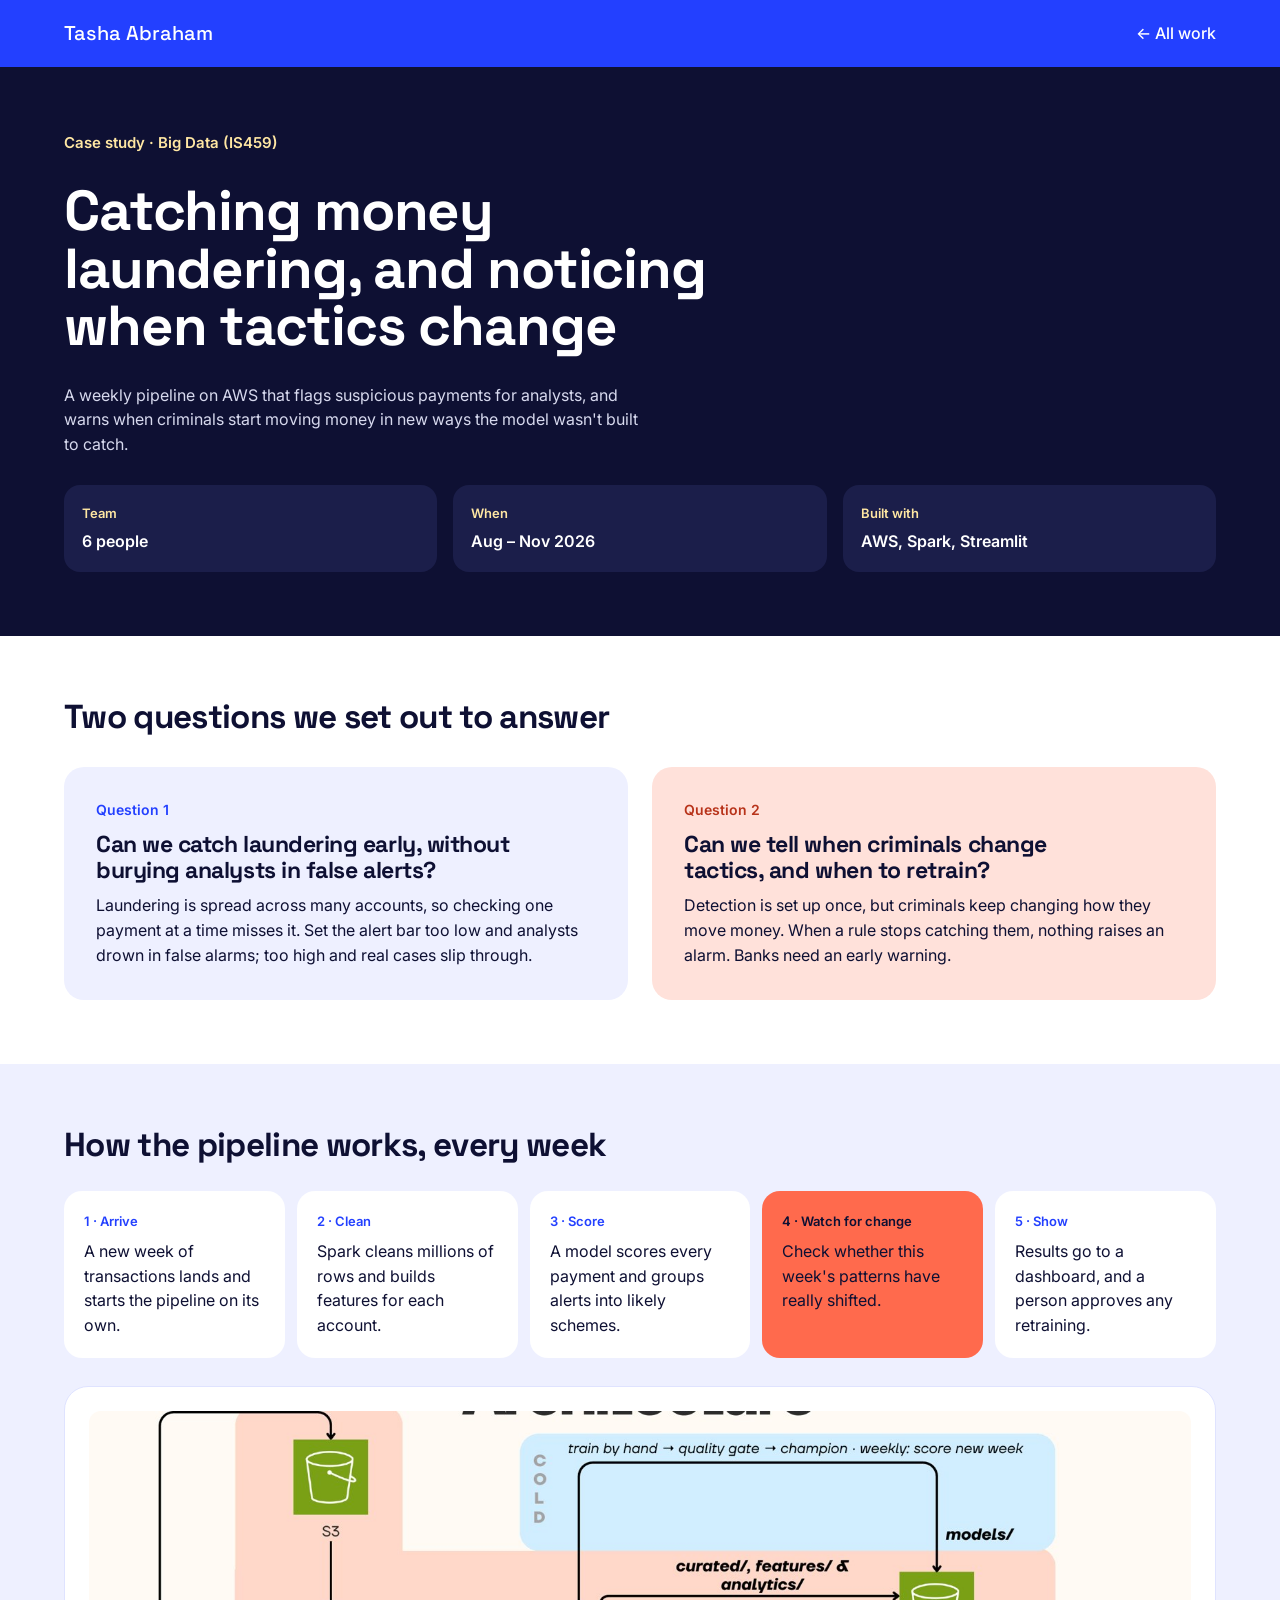
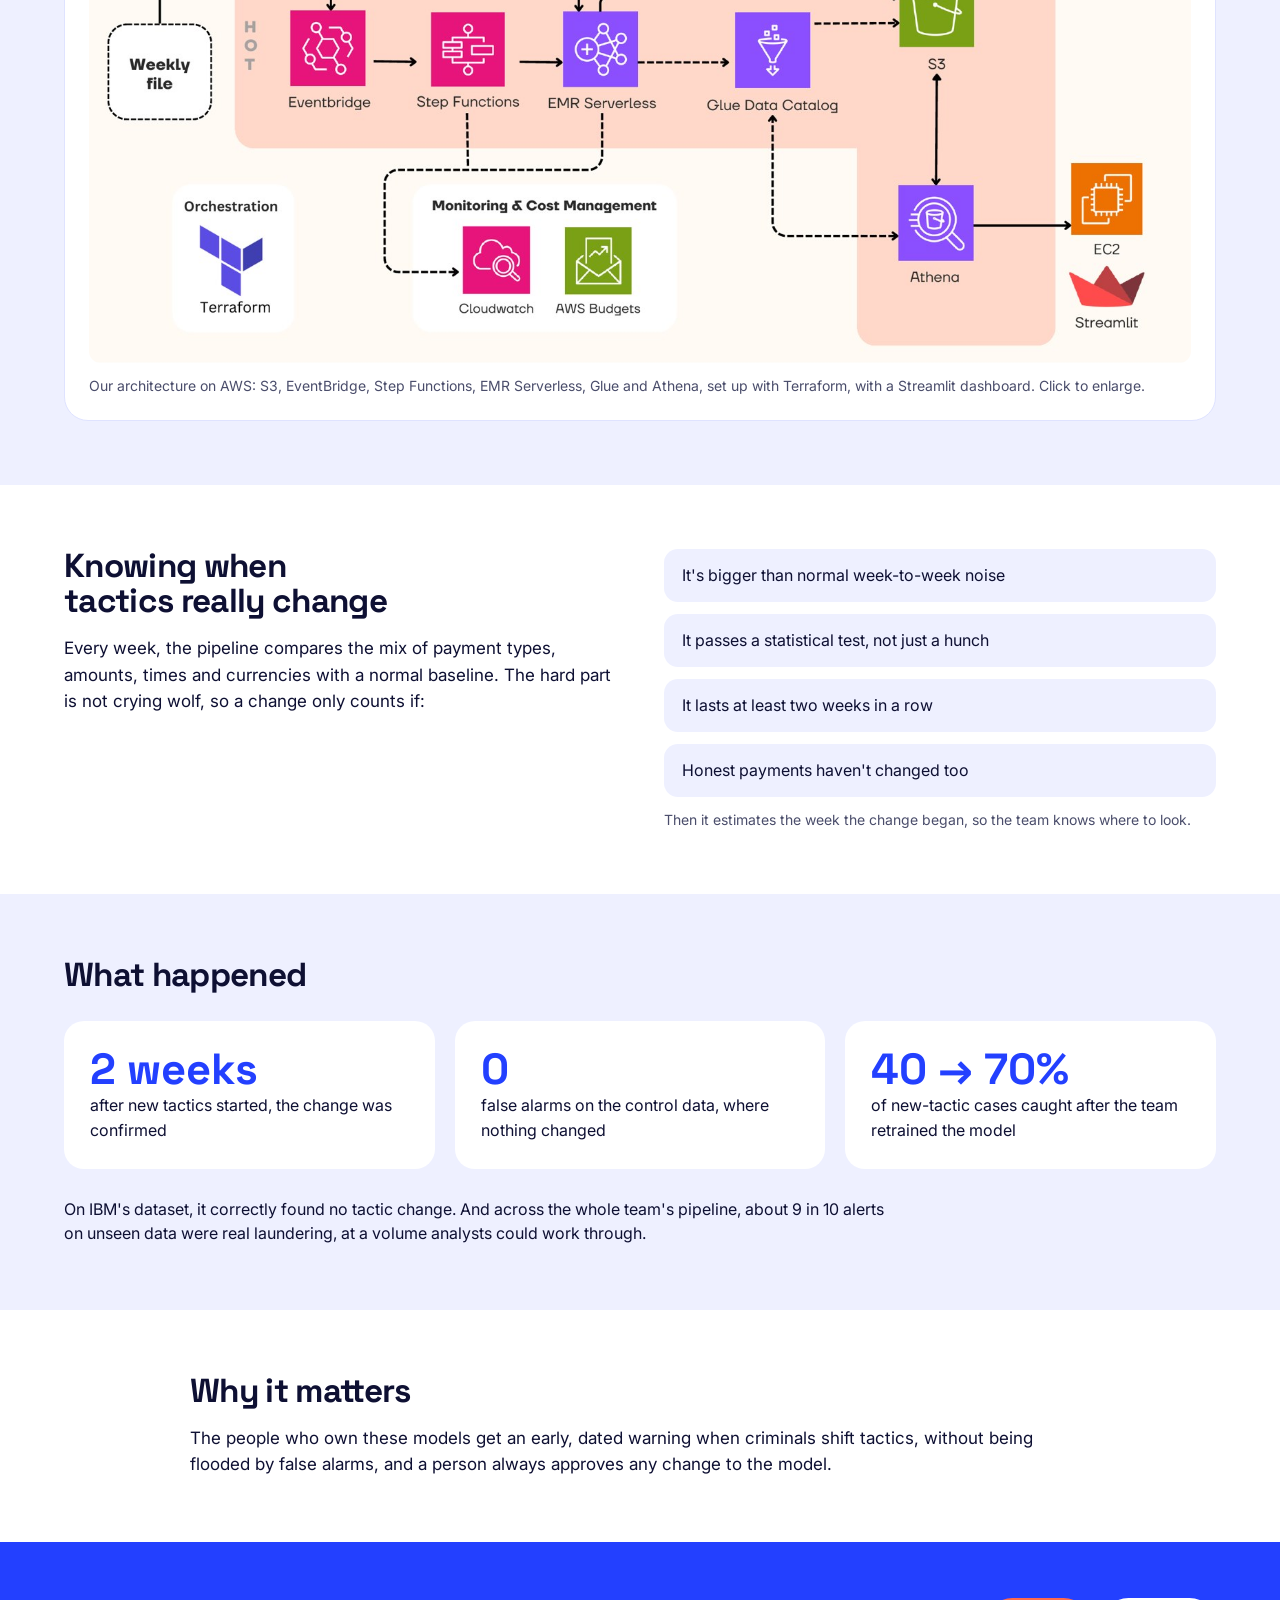
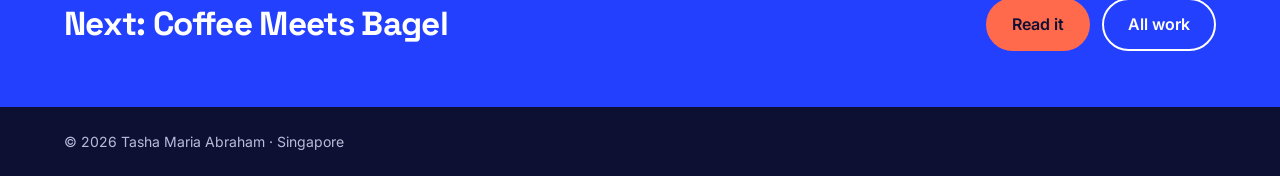
==== aml.html @ fd817e22 "Add architecture diagrams and update Beyond work" ====
<!DOCTYPE html>
<html lang="en">
<head>
<meta charset="utf-8">
<meta name="viewport" content="width=device-width, initial-scale=1">
<title>Spotting money laundering · Tasha Abraham</title>
<link rel="preconnect" href="https://fonts.googleapis.com">
<link rel="preconnect" href="https://fonts.gstatic.com" crossorigin>
<link href="https://fonts.googleapis.com/css2?family=Space+Grotesk:wght@500;700&family=Inter:wght@400;500;600&display=swap" rel="stylesheet">
<link rel="stylesheet" href="style.css">
</head>
<body>
<header class="topbar"><a class="logo" href="index.html">Tasha Abraham</a><a href="index.html#work">← All work</a></header>

<section class="band cs-hero" style="background:var(--ink);color:#fff">
<div class="wrap stack" style="gap:28px">
<p style="font-size:15px;font-weight:600;color:var(--butter)">Case study · Big Data (IS459)</p>
<h1>Catching money laundering, and noticing when tactics change</h1>
<p class="lead" style="max-width:36em;color:#d7d9ee">A weekly pipeline on AWS that flags suspicious payments for analysts, and warns when criminals start moving money in new ways the model wasn't built to catch.</p>
<div class="meta">
<div style="background:var(--ink2)"><p style="color:var(--butter)">Team</p><p>6 people</p></div>
<div style="background:var(--ink2)"><p style="color:var(--butter)">When</p><p>Aug – Nov 2026</p></div>
<div style="background:var(--ink2)"><p style="color:var(--butter)">Built with</p><p>AWS, Spark, Streamlit</p></div>
</div>
</div>
</section>

<section class="band">
<div class="wrap stack" style="gap:32px">
<h2 class="h2" style="font-size:clamp(25px,2.6vw,34px)">Two questions we set out to answer</h2>
<div class="grid2">
<div class="tile" style="background:var(--mist);padding:32px"><p class="small" style="font-weight:600;color:var(--blue)">Question 1</p><h3 style="font-size:23px;line-height:1.15">Can we catch laundering early, without burying analysts in false alerts?</h3><p>Laundering is spread across many accounts, so checking one payment at a time misses it. Set the alert bar too low and analysts drown in false alarms; too high and real cases slip through.</p></div>
<div class="tile" style="background:#ffe1da;padding:32px"><p class="small" style="font-weight:600;color:#b8331a">Question 2</p><h3 style="font-size:23px;line-height:1.15">Can we tell when criminals change tactics, and when to retrain?</h3><p>Detection is set up once, but criminals keep changing how they move money. When a rule stops catching them, nothing raises an alarm. Banks need an early warning.</p></div>
</div>
</div>
</section>

<section class="band" style="background:var(--mist)">
<div class="wrap stack" style="gap:28px">
<h2 class="h2" style="font-size:clamp(25px,2.6vw,34px)">How the pipeline works, every week</h2>
<div class="pipe">
<div><p>1 · Arrive</p><p>A new week of transactions lands and starts the pipeline on its own.</p></div>
<div><p>2 · Clean</p><p>Spark cleans millions of rows and builds features for each account.</p></div>
<div><p>3 · Score</p><p>A model scores every payment and groups alerts into likely schemes.</p></div>
<div class="hot"><p>4 · Watch for change</p><p>Check whether this week's patterns have really shifted.</p></div>
<div><p>5 · Show</p><p>Results go to a dashboard, and a person approves any retraining.</p></div>
</div>
<figure class="figure"><a href="assets/aml-architecture.jpg"><img src="assets/aml-architecture.jpg" alt="AWS architecture: weekly file into S3, EventBridge, Step Functions, EMR Serverless, Glue Data Catalog, Athena and a Streamlit dashboard on EC2, with CloudWatch, AWS Budgets and Terraform" width="1600" height="801"></a><figcaption>Our architecture on AWS: S3, EventBridge, Step Functions, EMR Serverless, Glue and Athena, set up with Terraform, with a Streamlit dashboard. Click to enlarge.</figcaption></figure>
</div>
</section>

<section class="band">
<div class="wrap stack" style="gap:32px">
<div class="grid2" style="gap:48px;align-items:start">
<div class="stack" style="gap:16px">
<h2 class="h2" style="font-size:clamp(25px,2.6vw,34px)">Knowing when tactics really change</h2>
<p class="lead" style="font-size:17px">Every week, the pipeline compares the mix of payment types, amounts, times and currencies with a normal baseline. The hard part is not crying wolf, so a change only counts if:</p>
</div>
<div class="stack" style="gap:12px">
<p class="check">It's bigger than normal week-to-week noise</p>
<p class="check">It passes a statistical test, not just a hunch</p>
<p class="check">It lasts at least two weeks in a row</p>
<p class="check">Honest payments haven't changed too</p>
<p class="small muted">Then it estimates the week the change began, so the team knows where to look.</p>
</div>
</div>

</div>
</div>
</section>

<section class="band" style="background:var(--mist)">
<div class="wrap stack" style="gap:28px">
<h2 class="h2" style="font-size:clamp(25px,2.6vw,34px)">What happened</h2>
<div class="grid3">
<div class="stat"><b>2 weeks</b><p>after new tactics started, the change was confirmed</p></div>
<div class="stat"><b>0</b><p>false alarms on the control data, where nothing changed</p></div>
<div class="stat"><b>40 → 70%</b><p>of new-tactic cases caught after the team retrained the model</p></div>
</div>
<p class="lead" style="font-size:16px;max-width:52em">On IBM's dataset, it correctly found no tactic change. And across the whole team's pipeline, about 9 in 10 alerts on unseen data were real laundering, at a volume analysts could work through.</p>
</div>
</section>

<section class="band">
<div class="wrap stack" style="gap:16px;max-width:900px;margin:0 auto">
<h2 class="h2" style="font-size:clamp(25px,2.6vw,34px)">Why it matters</h2>
<p class="lead" style="font-size:17px">The people who own these models get an early, dated warning when criminals shift tactics, without being flooded by false alarms, and a person always approves any change to the model.</p>
</div>
</section>

<section class="next"><div class="wrap row" style="justify-content:space-between;gap:24px"><h2 style="font-size:clamp(24px,2.6vw,34px)">Next: Coffee Meets Bagel</h2><div class="row"><a class="btn btn-coral" href="coffee-meets-bagel.html">Read it</a><a class="btn btn-line" href="index.html#work">All work</a></div></div></section>
<footer><div class="wrap">© 2026 Tasha Maria Abraham · Singapore</div></footer>

</body>
</html>
---- style.css ----
/*
VOICE  warm but confident personal portfolio, bold & modern
IDEA   colour-blocked editorial pages, like a well-designed product brochure
PICTURE Tasha's own photo in an arch on a coral panel; real project screens
COLOUR cobalt #2340ff ground, coral #ff6a4d, butter #ffe7a3, ink #0e1033
TYPE   Space Grotesk 700 display + Inter text
LAYOUT hero split 60/40 (stacks on phone), full-width colour bands below
*/
:root{color-scheme:light;--blue:#2340ff;--blue-d:#1530d6;--coral:#ff6a4d;--peach:#ffd2c7;--butter:#ffe7a3;--ink:#0e1033;--ink2:#1b1e4a;--mist:#eef0ff;--lav:#e8ebff;--muted:#4a4d6b}
*{box-sizing:border-box;min-width:0}
html{scroll-behavior:smooth;scroll-padding-top:24px}
body{margin:0;background:#fff;color:var(--ink);font:16px/1.55 Inter,system-ui,-apple-system,sans-serif;overflow-x:clip}
img{max-width:100%;height:auto;display:block}
h1,h2,h3{font-family:"Space Grotesk",Inter,sans-serif;margin:0;letter-spacing:-.02em;line-height:1.05;text-wrap:balance}
p,ul{margin:0}
a{color:var(--blue)}
a:hover{color:var(--ink)}
:focus-visible{outline:3px solid var(--butter);outline-offset:3px;border-radius:6px}
button{font:inherit;cursor:pointer}
.band{padding:clamp(44px,5vw,76px) max(5vw,16px)}
.wrap{max-width:1240px;margin:0 auto}
.stack{display:flex;flex-direction:column}
.h2{font-size:clamp(28px,3vw,40px)}
.lead{font-size:clamp(16px,1.25vw,18px);line-height:1.55}
.muted{color:var(--muted)}
.small{font-size:14px}
.grid2{display:grid;grid-template-columns:repeat(2,minmax(0,1fr));gap:24px}
.grid3{display:grid;grid-template-columns:repeat(3,minmax(0,1fr));gap:20px}
.btn{display:inline-flex;align-items:center;min-height:48px;padding:12px 24px;border-radius:999px;font-weight:600;text-decoration:none;border:2px solid transparent}
.btn-coral{background:var(--coral);color:var(--ink)}
.btn-coral:hover{background:#ff8166;color:var(--ink)}
.btn-line{border-color:currentColor;color:inherit;background:transparent}
.btn-line:hover{background:rgba(255,255,255,.12);color:inherit}
.row{display:flex;gap:12px;flex-wrap:wrap;align-items:center}
.chip{display:inline-block;font-size:14px;font-weight:600;padding:7px 14px;border-radius:999px}

/* top bar used on inner pages */
.topbar{background:var(--blue);color:#fff;padding:18px max(5vw,16px);display:flex;justify-content:space-between;align-items:center;gap:16px;flex-wrap:wrap}
.topbar a{color:#fff;text-decoration:none;font-weight:500}
.logo{font-family:"Space Grotesk",sans-serif;font-weight:700;font-size:20px}

/* hero */
.hero{display:grid;grid-template-columns:minmax(0,1.5fr) minmax(0,1fr);min-height:100vh;min-height:100svh}
.hero-main{background:var(--blue);color:#fff;padding:22px max(5vw,16px) 44px;display:flex;flex-direction:column;justify-content:space-between;gap:40px}
.nav{display:flex;justify-content:space-between;align-items:center;gap:16px;flex-wrap:wrap}
.nav ul{list-style:none;padding:0;display:flex;gap:24px;flex-wrap:wrap;align-items:center}
.nav a{color:#fff;text-decoration:none;font-weight:500;font-size:15px}
.nav .resume{background:#fff;color:var(--ink);padding:7px 15px;border-radius:999px;font-weight:600}
.hero h1{font-size:clamp(48px,6vw,84px);line-height:.92;letter-spacing:-.035em}
.hero .tag{font-size:clamp(16px,1.4vw,19px);font-weight:600;color:var(--butter)}
.hero .chip{background:var(--blue-d);color:#fff}
.hero-photo{background:var(--coral);display:flex;align-items:center;justify-content:center;padding:40px 24px}
.hero-photo img{width:min(380px,100%);aspect-ratio:420/580;object-fit:cover;object-position:50% 40%;border-radius:999px 999px 24px 24px;box-shadow:0 0 0 10px var(--peach)}

/* work cards */
.filters{display:flex;gap:8px;flex-wrap:wrap}
.filter{min-height:44px;padding:9px 18px;border-radius:999px;border:2px solid var(--ink);background:#fff;color:var(--ink);font-weight:600;font-size:15px}
.filter[aria-pressed=true]{background:var(--ink);color:#fff}
.cards{display:grid;grid-template-columns:repeat(2,minmax(0,1fr));gap:20px;align-items:stretch}
.card{border-radius:22px;padding:28px;display:flex;flex-direction:column;gap:10px;min-height:220px}
.card[hidden]{display:none}
.card h3{font-size:clamp(22px,1.9vw,27px)}
.card .kicker{font-size:13px;font-weight:600;opacity:.9}
.card .more{display:flex;flex-direction:column;gap:12px;padding-top:12px;border-top:1px solid currentColor;font-size:15px}
.card .more[hidden]{display:none}
.card .actions{margin-top:auto;display:flex;gap:16px;align-items:center;flex-wrap:wrap}
.card .toggle{background:transparent;color:inherit;border:2px solid currentColor;border-radius:999px;padding:9px 18px;font-weight:600;font-size:15px;min-height:44px}
.card .actions a{color:inherit;font-weight:600}
.c-coral{background:var(--coral);color:var(--ink)}
.c-ink{background:var(--ink);color:#fff}
.c-ink .kicker{color:var(--butter)}
.c-butter{background:var(--butter);color:var(--ink)}
.c-lav{background:var(--lav);color:var(--ink)}
.nda{border:2px dashed currentColor;border-radius:999px;padding:8px 16px;font-weight:600;font-size:14px}

/* experience */
.xp{display:grid;grid-template-columns:260px minmax(0,1fr);gap:36px;padding:26px 0;border-top:2px solid var(--ink)}
.xp:last-child{border-bottom:2px solid var(--ink)}
.xp h3{font-size:22px}
.xp ul{padding-left:20px;color:#33365a}
.xp li{margin-bottom:6px}
.tags{display:flex;flex-wrap:wrap;gap:8px}
.tags span{background:var(--mist);color:var(--blue);font-size:13px;font-weight:600;padding:6px 12px;border-radius:999px}

/* skills */
.panel{background:#fff;border-radius:20px;padding:24px;display:flex;flex-direction:column;gap:14px}
.pills{display:flex;flex-wrap:wrap;gap:8px}
.pills span{padding:6px 12px;border-radius:999px;font-size:14px}

/* beyond work */
.beyond{display:grid;grid-template-columns:minmax(0,1fr) minmax(0,1.1fr);gap:48px;align-items:center}
.photo-card{margin:0;background:#fff;border-radius:24px;padding:12px 12px 16px;box-shadow:0 2px 0 rgba(14,16,51,.08)}
.photo-card img{width:100%;aspect-ratio:4/5;object-fit:cover;border-radius:16px}
.photo-card figcaption{font-size:15px;padding:12px 6px 0;line-height:1.45}
.photos{display:grid;grid-template-columns:repeat(2,minmax(0,1fr));gap:20px}
.reading{background:var(--ink);color:#fff;border-radius:16px;padding:16px 20px;font-size:16px}
.reading strong{color:var(--butter)}

/* case studies */
.cs-hero h1{font-size:clamp(34px,4.4vw,58px);line-height:1.02;max-width:13em}
.meta{display:grid;grid-template-columns:repeat(3,minmax(0,1fr));gap:16px}
.meta div{border-radius:16px;padding:18px}
.meta p:first-child{font-size:13px;font-weight:600}
.meta p:last-child{font-size:16px;font-weight:600;margin-top:6px}
.stat{background:#fff;border-radius:20px;padding:26px}
.stat b{display:block;font-family:"Space Grotesk",sans-serif;font-size:clamp(34px,3.4vw,44px);color:var(--blue);line-height:1.05;white-space:nowrap}
.tile{border-radius:20px;padding:26px;display:flex;flex-direction:column;gap:10px}
.tile h3{font-size:20px}
.pipe{display:grid;grid-template-columns:repeat(5,minmax(0,1fr));gap:12px}
.pipe div{background:#fff;border-radius:18px;padding:20px;display:flex;flex-direction:column;gap:8px}
.pipe .hot{background:var(--coral)}
.pipe p:first-child{font-size:13px;font-weight:600;color:var(--blue)}
.pipe .hot p:first-child{color:var(--ink)}
.check{background:var(--mist);border-radius:14px;padding:14px 18px}
.bubble{border-radius:22px 22px 22px 6px;padding:18px 20px;font-size:16px;line-height:1.45;max-width:30em}
.bubble.r{border-radius:22px 22px 6px 22px;align-self:flex-end}
.next{background:var(--blue);color:#fff;padding:56px max(5vw,16px)}

/* AML demo */
.demo{background:var(--ink);color:#fff;border-radius:28px;padding:clamp(20px,3vw,32px);display:flex;flex-direction:column;gap:24px}
.round{width:48px;height:48px;border-radius:999px;font-size:22px;border:2px solid #3a3d73;background:var(--ink2);color:#fff}
.round.go{background:var(--coral);border-color:var(--coral);color:var(--ink)}
.chart{position:relative;height:180px;display:grid;grid-template-columns:repeat(12,minmax(0,1fr));gap:8px;align-items:end;border-bottom:2px solid #3a3d73}
.chart button{border:0;border-radius:8px 8px 0 0;padding:0;min-height:6px}
.chart button.on{outline:3px solid #fff;outline-offset:2px}
.line{position:absolute;left:0;right:0;border-top:2px dashed var(--butter);pointer-events:none}
.line span{position:absolute;right:0;top:-24px;font-size:13px;color:var(--butter);background:var(--ink);padding:0 6px}
.weeks{display:grid;grid-template-columns:repeat(12,minmax(0,1fr));gap:8px;margin-top:-14px;font-size:13px;color:#b9bcd9;text-align:center}
.meter{background:var(--ink2);border-radius:999px;height:18px;overflow:hidden}
.meter i{display:block;height:100%;background:var(--coral);transition:width .3s}
.status{border-radius:20px;padding:22px 24px;display:flex;flex-direction:column;gap:8px}

/* CMB steps */
.steps{display:flex;flex-direction:column;gap:10px}
.step{text-align:left;border-radius:18px;padding:20px 22px;min-height:44px;border:2px solid #d6dafc;background:#fff;color:var(--ink)}
.step[aria-pressed=true]{background:var(--blue);border-color:var(--blue);color:#fff}
.step small{display:block;font-size:13px;font-weight:600;margin-bottom:4px}
.step b{display:block;font-family:"Space Grotesk",sans-serif;font-size:20px}
.step span{display:block;margin-top:6px;line-height:1.5}
.phone{background:var(--coral);border-radius:32px;padding:40px 24px;display:flex;justify-content:center}
.phone img{width:min(260px,100%);border-radius:28px;border:8px solid var(--ink);background:#fff}

.figure{margin:0;background:#fff;border-radius:24px;padding:clamp(12px,2vw,24px);border:1px solid #dfe3ff}
.figure img{width:100%;border-radius:12px}
.figure figcaption{font-size:14px;color:var(--muted);padding-top:12px}
.shots{display:grid;grid-template-columns:repeat(2,minmax(0,1fr));gap:20px}
footer{background:var(--ink);color:#b9bcd9;padding:24px max(5vw,16px);font-size:14px}

@media (max-width:860px){
.hero{grid-template-columns:minmax(0,1fr);min-height:0}
.hero-photo{padding:32px 16px}
.hero-photo img{width:min(320px,100%)}
.grid2,.cards,.beyond,.grid3,.shots{grid-template-columns:minmax(0,1fr)}
.xp{grid-template-columns:minmax(0,1fr);gap:14px}
.pipe{grid-template-columns:minmax(0,1fr)}
.meta{grid-template-columns:minmax(0,1fr)}
}
@media (max-width:520px){.chart{gap:4px}.weeks{gap:4px;font-size:12px}.photos{grid-template-columns:minmax(0,1fr)}}
@media (prefers-reduced-motion:reduce){html{scroll-behavior:auto}.meter i{transition:none}}
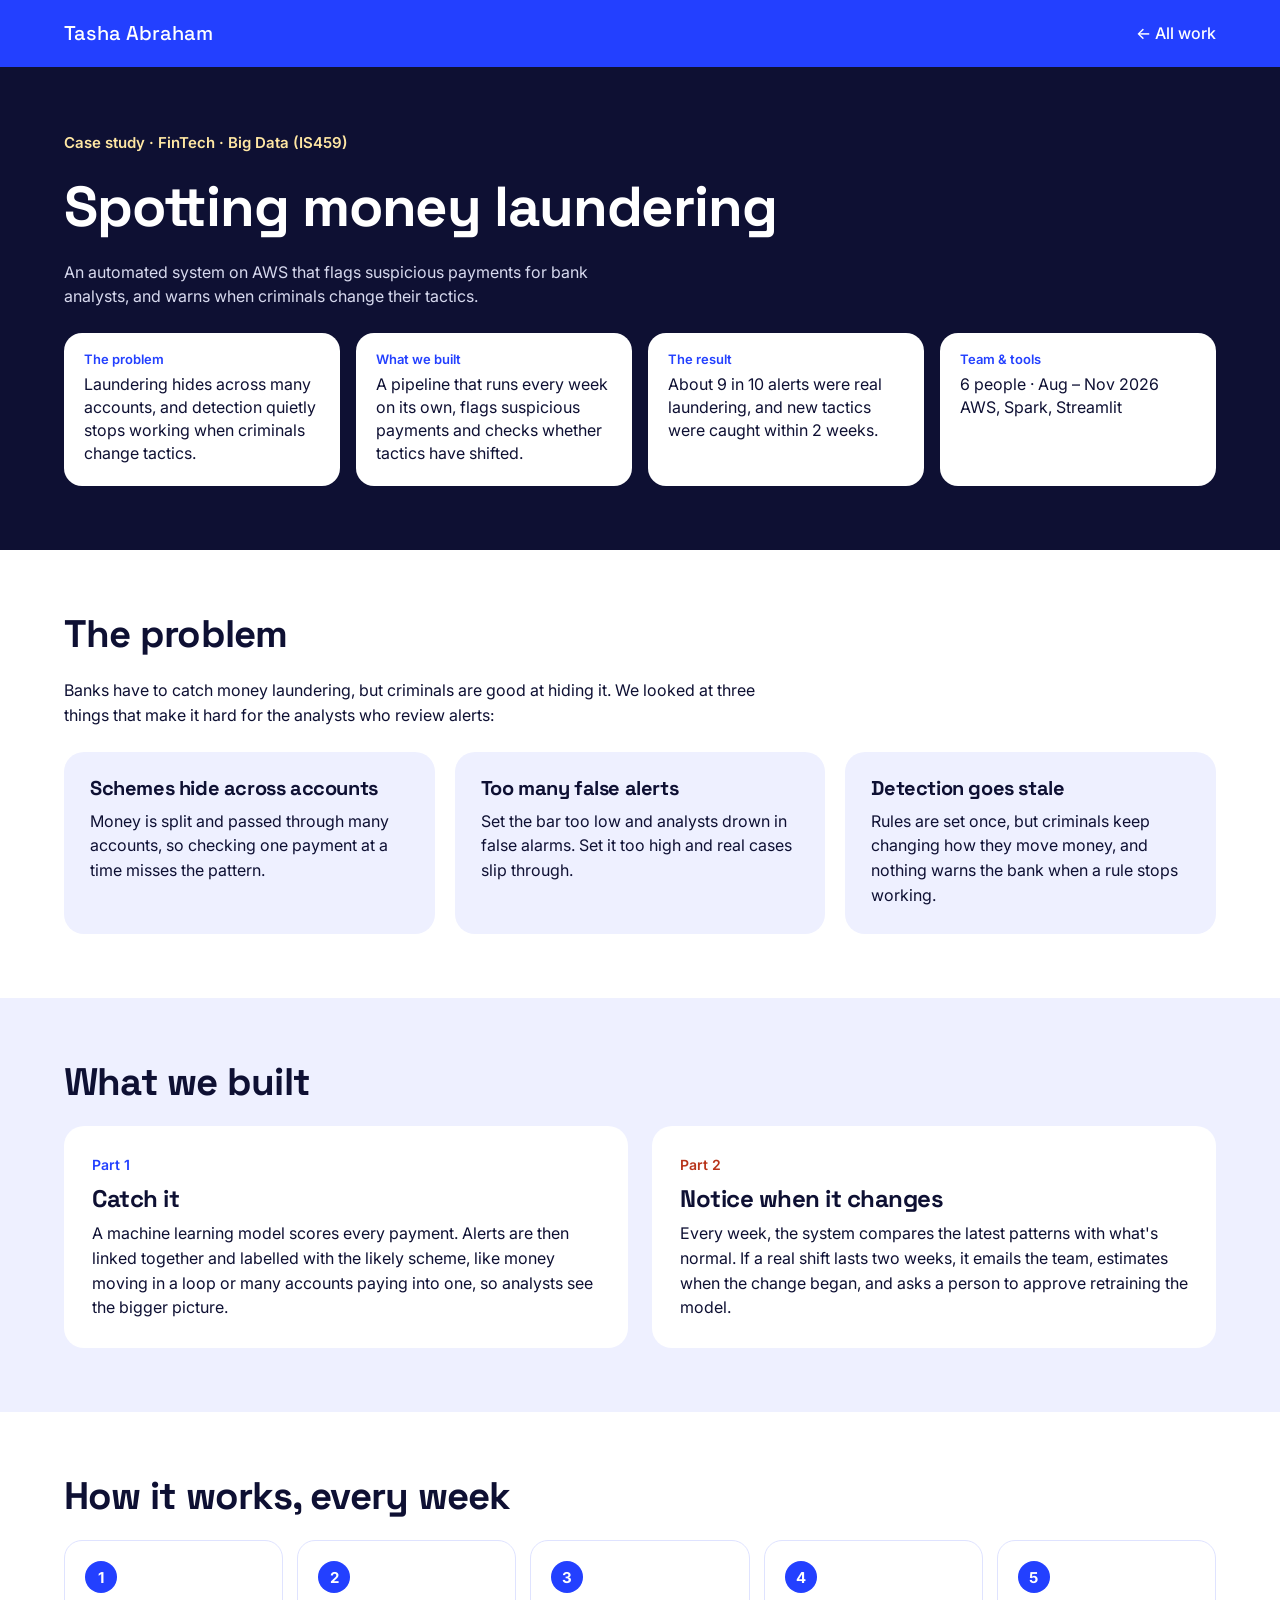
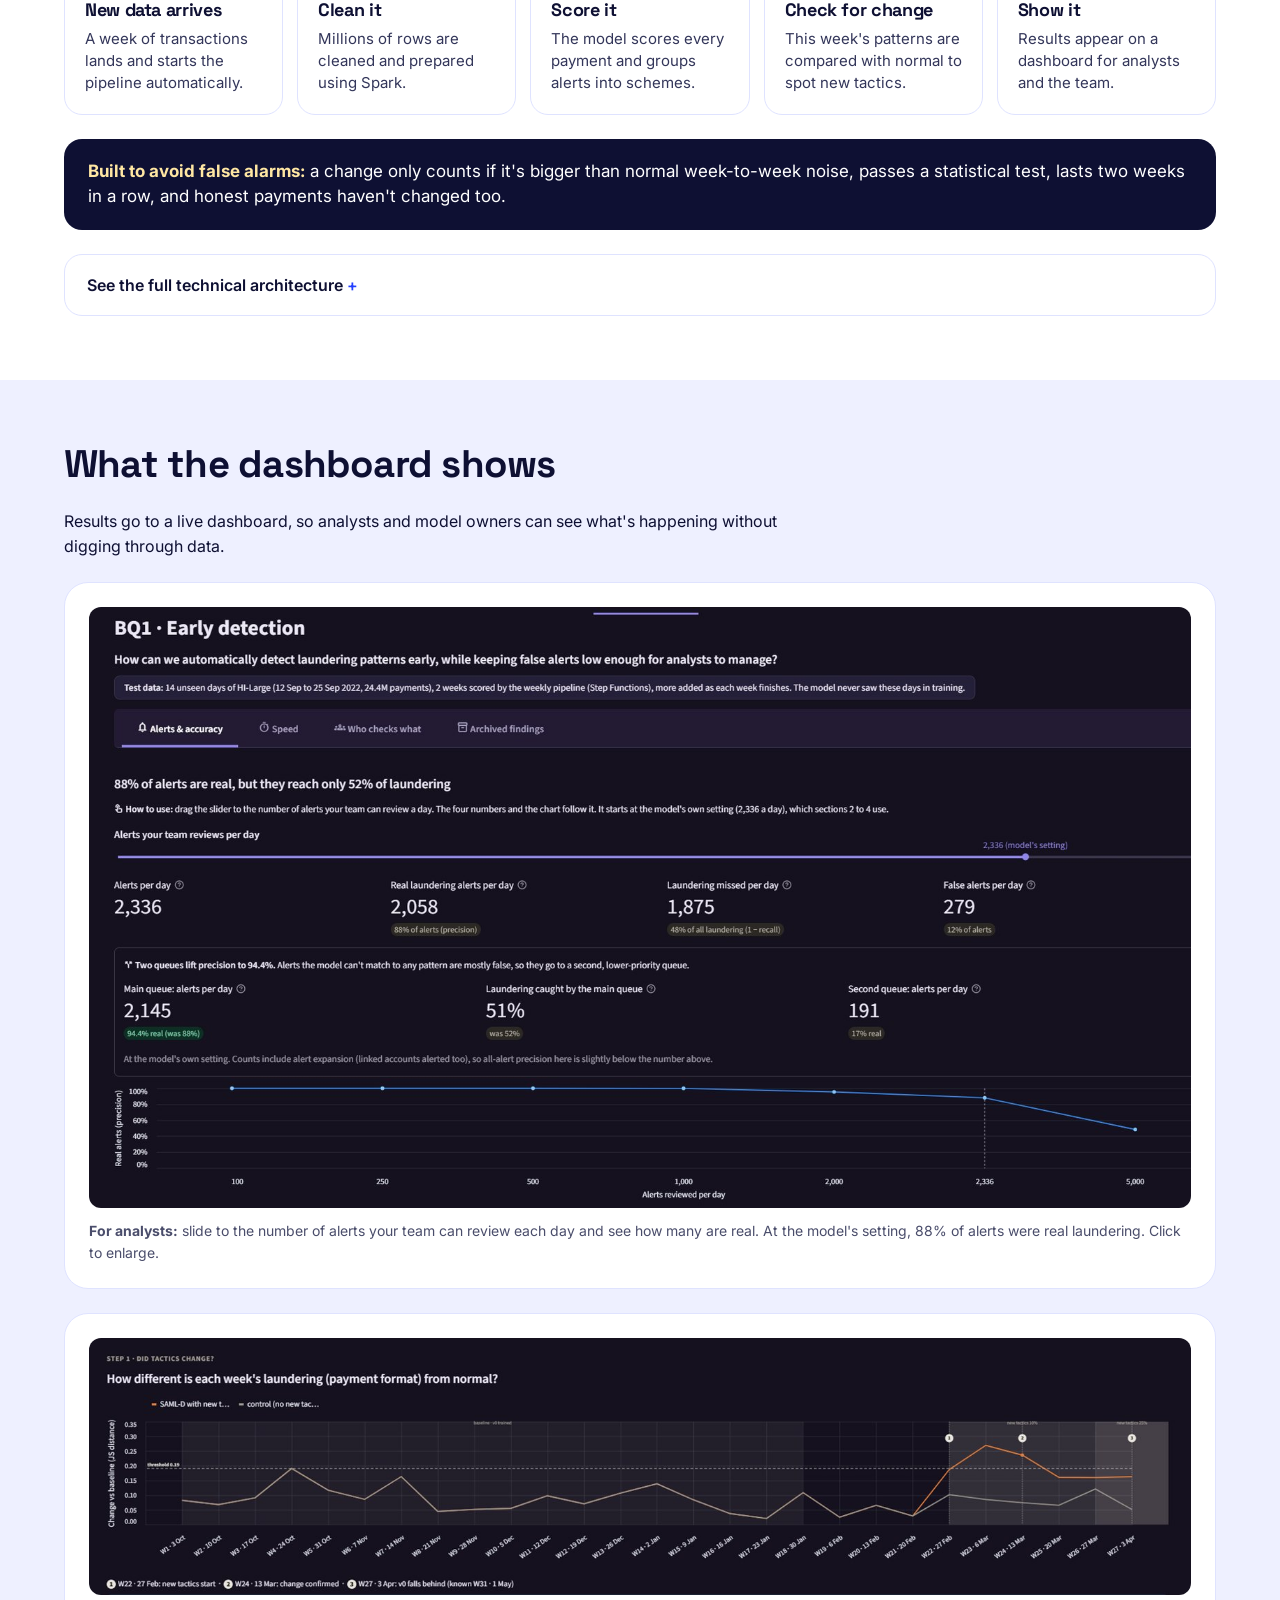
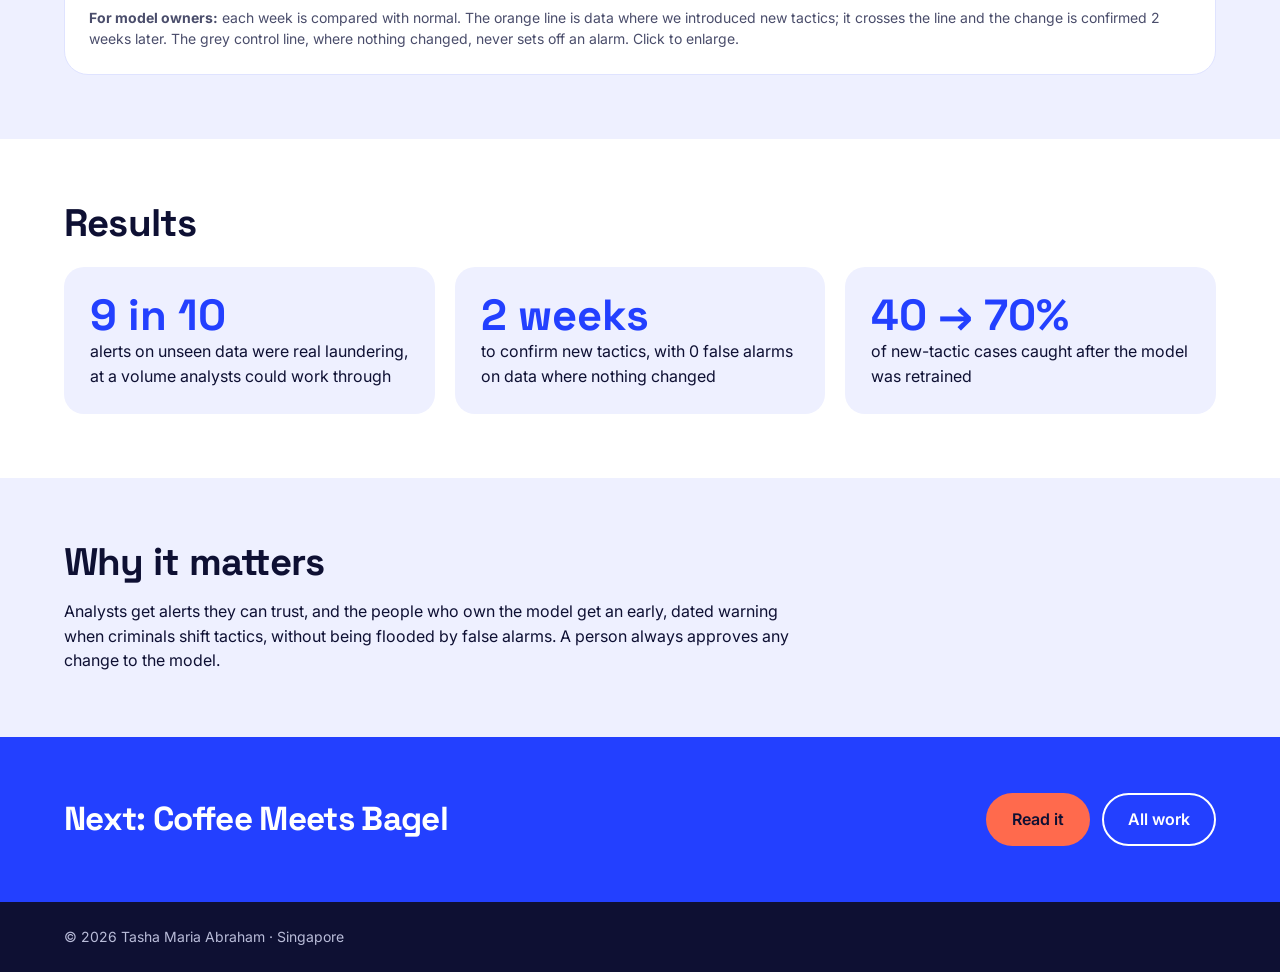
==== commit c53b9966: "Updates" ====
--- a/aml.html
+++ b/aml.html
@@ -13,83 +13,90 @@
 <header class="topbar"><a class="logo" href="index.html">Tasha Abraham</a><a href="index.html#work">← All work</a></header>
 
 <section class="band cs-hero" style="background:var(--ink);color:#fff">
-<div class="wrap stack" style="gap:28px">
-<p style="font-size:15px;font-weight:600;color:var(--butter)">Case study · Big Data (IS459)</p>
-<h1>Catching money laundering, and noticing when tactics change</h1>
-<p class="lead" style="max-width:36em;color:#d7d9ee">A weekly pipeline on AWS that flags suspicious payments for analysts, and warns when criminals start moving money in new ways the model wasn't built to catch.</p>
-<div class="meta">
-<div style="background:var(--ink2)"><p style="color:var(--butter)">Team</p><p>6 people</p></div>
-<div style="background:var(--ink2)"><p style="color:var(--butter)">When</p><p>Aug – Nov 2026</p></div>
-<div style="background:var(--ink2)"><p style="color:var(--butter)">Built with</p><p>AWS, Spark, Streamlit</p></div>
+<div class="wrap stack" style="gap:24px">
+<p style="font-size:15px;font-weight:600;color:var(--butter)">Case study · FinTech · Big Data (IS459)</p>
+<h1>Spotting money laundering</h1>
+<p class="lead" style="max-width:36em;color:#d7d9ee">An automated system on AWS that flags suspicious payments for bank analysts, and warns when criminals change their tactics.</p>
+<div class="tldr">
+<div><h3>The problem</h3><p>Laundering hides across many accounts, and detection quietly stops working when criminals change tactics.</p></div>
+<div><h3>What we built</h3><p>A pipeline that runs every week on its own, flags suspicious payments and checks whether tactics have shifted.</p></div>
+<div><h3>The result</h3><p>About 9 in 10 alerts were real laundering, and new tactics were caught within 2 weeks.</p></div>
+<div><h3>Team &amp; tools</h3><p>6 people · Aug – Nov 2026<br>AWS, Spark, Streamlit</p></div>
 </div>
 </div>
 </section>
 
 <section class="band">
-<div class="wrap stack" style="gap:32px">
-<h2 class="h2" style="font-size:clamp(25px,2.6vw,34px)">Two questions we set out to answer</h2>
-<div class="grid2">
-<div class="tile" style="background:var(--mist);padding:32px"><p class="small" style="font-weight:600;color:var(--blue)">Question 1</p><h3 style="font-size:23px;line-height:1.15">Can we catch laundering early, without burying analysts in false alerts?</h3><p>Laundering is spread across many accounts, so checking one payment at a time misses it. Set the alert bar too low and analysts drown in false alarms; too high and real cases slip through.</p></div>
-<div class="tile" style="background:#ffe1da;padding:32px"><p class="small" style="font-weight:600;color:#b8331a">Question 2</p><h3 style="font-size:23px;line-height:1.15">Can we tell when criminals change tactics, and when to retrain?</h3><p>Detection is set up once, but criminals keep changing how they move money. When a rule stops catching them, nothing raises an alarm. Banks need an early warning.</p></div>
+<div class="wrap stack" style="gap:24px">
+<h2 class="h2">The problem</h2>
+<p class="lead" style="max-width:46em">Banks have to catch money laundering, but criminals are good at hiding it. We looked at three things that make it hard for the analysts who review alerts:</p>
+<div class="grid3">
+<div class="tile" style="background:var(--mist)"><h3>Schemes hide across accounts</h3><p>Money is split and passed through many accounts, so checking one payment at a time misses the pattern.</p></div>
+<div class="tile" style="background:var(--mist)"><h3>Too many false alerts</h3><p>Set the bar too low and analysts drown in false alarms. Set it too high and real cases slip through.</p></div>
+<div class="tile" style="background:var(--mist)"><h3>Detection goes stale</h3><p>Rules are set once, but criminals keep changing how they move money, and nothing warns the bank when a rule stops working.</p></div>
 </div>
 </div>
 </section>
 
 <section class="band" style="background:var(--mist)">
-<div class="wrap stack" style="gap:28px">
-<h2 class="h2" style="font-size:clamp(25px,2.6vw,34px)">How the pipeline works, every week</h2>
-<div class="pipe">
-<div><p>1 · Arrive</p><p>A new week of transactions lands and starts the pipeline on its own.</p></div>
-<div><p>2 · Clean</p><p>Spark cleans millions of rows and builds features for each account.</p></div>
-<div><p>3 · Score</p><p>A model scores every payment and groups alerts into likely schemes.</p></div>
-<div class="hot"><p>4 · Watch for change</p><p>Check whether this week's patterns have really shifted.</p></div>
-<div><p>5 · Show</p><p>Results go to a dashboard, and a person approves any retraining.</p></div>
+<div class="wrap stack" style="gap:24px">
+<h2 class="h2">What we built</h2>
+<div class="grid2">
+<div class="tile" style="background:#fff;padding:28px"><p class="small" style="font-weight:600;color:var(--blue)">Part 1</p><h3 style="font-size:24px">Catch it</h3><p>A machine learning model scores every payment. Alerts are then linked together and labelled with the likely scheme, like money moving in a loop or many accounts paying into one, so analysts see the bigger picture.</p></div>
+<div class="tile" style="background:#fff;padding:28px"><p class="small" style="font-weight:600;color:#b8331a">Part 2</p><h3 style="font-size:24px">Notice when it changes</h3><p>Every week, the system compares the latest patterns with what's normal. If a real shift lasts two weeks, it emails the team, estimates when the change began, and asks a person to approve retraining the model.</p></div>
 </div>
-<figure class="figure"><a href="assets/aml-architecture.jpg"><img src="assets/aml-architecture.jpg" alt="AWS architecture: weekly file into S3, EventBridge, Step Functions, EMR Serverless, Glue Data Catalog, Athena and a Streamlit dashboard on EC2, with CloudWatch, AWS Budgets and Terraform" width="1600" height="801"></a><figcaption>Our architecture on AWS: S3, EventBridge, Step Functions, EMR Serverless, Glue and Athena, set up with Terraform, with a Streamlit dashboard. Click to enlarge.</figcaption></figure>
 </div>
 </section>
 
 <section class="band">
-<div class="wrap stack" style="gap:32px">
-<div class="grid2" style="gap:48px;align-items:start">
-<div class="stack" style="gap:16px">
-<h2 class="h2" style="font-size:clamp(25px,2.6vw,34px)">Knowing when tactics really change</h2>
-<p class="lead" style="font-size:17px">Every week, the pipeline compares the mix of payment types, amounts, times and currencies with a normal baseline. The hard part is not crying wolf, so a change only counts if:</p>
+<div class="wrap stack" style="gap:24px">
+<h2 class="h2">How it works, every week</h2>
+<div class="flow">
+<div><h3>New data arrives</h3><p>A week of transactions lands and starts the pipeline automatically.</p></div>
+<div><h3>Clean it</h3><p>Millions of rows are cleaned and prepared using Spark.</p></div>
+<div><h3>Score it</h3><p>The model scores every payment and groups alerts into schemes.</p></div>
+<div><h3>Check for change</h3><p>This week's patterns are compared with normal to spot new tactics.</p></div>
+<div><h3>Show it</h3><p>Results appear on a dashboard for analysts and the team.</p></div>
 </div>
-<div class="stack" style="gap:12px">
-<p class="check">It's bigger than normal week-to-week noise</p>
-<p class="check">It passes a statistical test, not just a hunch</p>
-<p class="check">It lasts at least two weeks in a row</p>
-<p class="check">Honest payments haven't changed too</p>
-<p class="small muted">Then it estimates the week the change began, so the team knows where to look.</p>
+<p class="keyidea"><strong>Built to avoid false alarms:</strong> a change only counts if it's bigger than normal week-to-week noise, passes a statistical test, lasts two weeks in a row, and honest payments haven't changed too.</p>
+<details class="tech">
+<summary>See the full technical architecture</summary>
+<div class="inner">
+<a href="assets/aml-architecture.jpg"><img src="assets/aml-architecture.jpg" alt="AWS architecture: S3, EventBridge, Step Functions, EMR Serverless, Glue Data Catalog, Athena and Streamlit on EC2, with CloudWatch, AWS Budgets and Terraform" width="1600" height="801"></a>
+<p class="small muted">S3, EventBridge, Step Functions, EMR Serverless, Glue and Athena, set up with Terraform, with a Streamlit dashboard on EC2. Click to enlarge.</p>
 </div>
+</details>
 </div>
+</section>
 
+<section class="band" style="background:var(--mist)">
+<div class="wrap stack" style="gap:24px">
+<h2 class="h2">What the dashboard shows</h2>
+<p class="lead" style="max-width:46em">Results go to a live dashboard, so analysts and model owners can see what's happening without digging through data.</p>
+<figure class="figure"><a href="assets/aml-dashboard-alerts.jpg"><img src="assets/aml-dashboard-alerts.jpg" alt="Dashboard showing alerts per day, real laundering alerts, missed laundering and false alerts, with a slider for how many alerts a team can review" width="1577" height="860"></a><figcaption><strong>For analysts:</strong> slide to the number of alerts your team can review each day and see how many are real. At the model's setting, 88% of alerts were real laundering. Click to enlarge.</figcaption></figure>
+<figure class="figure"><a href="assets/aml-dashboard-drift.jpg"><img src="assets/aml-dashboard-drift.jpg" alt="Chart of weekly change scores: the orange line with new tactics crosses the threshold and is confirmed two weeks later, while the grey control line stays below" width="1600" height="373"></a><figcaption><strong>For model owners:</strong> each week is compared with normal. The orange line is data where we introduced new tactics; it crosses the line and the change is confirmed 2 weeks later. The grey control line, where nothing changed, never sets off an alarm. Click to enlarge.</figcaption></figure>
+</div>
+</section>
+
+<section class="band">
+<div class="wrap stack" style="gap:24px">
+<h2 class="h2">Results</h2>
+<div class="grid3">
+<div class="stat" style="background:var(--mist)"><b>9 in 10</b><p>alerts on unseen data were real laundering, at a volume analysts could work through</p></div>
+<div class="stat" style="background:var(--mist)"><b>2 weeks</b><p>to confirm new tactics, with 0 false alarms on data where nothing changed</p></div>
+<div class="stat" style="background:var(--mist)"><b>40 → 70%</b><p>of new-tactic cases caught after the model was retrained</p></div>
 </div>
 </div>
 </section>
 
 <section class="band" style="background:var(--mist)">
-<div class="wrap stack" style="gap:28px">
-<h2 class="h2" style="font-size:clamp(25px,2.6vw,34px)">What happened</h2>
-<div class="grid3">
-<div class="stat"><b>2 weeks</b><p>after new tactics started, the change was confirmed</p></div>
-<div class="stat"><b>0</b><p>false alarms on the control data, where nothing changed</p></div>
-<div class="stat"><b>40 → 70%</b><p>of new-tactic cases caught after the team retrained the model</p></div>
-</div>
-<p class="lead" style="font-size:16px;max-width:52em">On IBM's dataset, it correctly found no tactic change. And across the whole team's pipeline, about 9 in 10 alerts on unseen data were real laundering, at a volume analysts could work through.</p>
-</div>
-</section>
-
-<section class="band">
-<div class="wrap stack" style="gap:16px;max-width:900px;margin:0 auto">
-<h2 class="h2" style="font-size:clamp(25px,2.6vw,34px)">Why it matters</h2>
-<p class="lead" style="font-size:17px">The people who own these models get an early, dated warning when criminals shift tactics, without being flooded by false alarms, and a person always approves any change to the model.</p>
+<div class="wrap stack" style="gap:16px">
+<h2 class="h2">Why it matters</h2>
+<p class="lead" style="max-width:46em">Analysts get alerts they can trust, and the people who own the model get an early, dated warning when criminals shift tactics, without being flooded by false alarms. A person always approves any change to the model.</p>
 </div>
 </section>
 
 <section class="next"><div class="wrap row" style="justify-content:space-between;gap:24px"><h2 style="font-size:clamp(24px,2.6vw,34px)">Next: Coffee Meets Bagel</h2><div class="row"><a class="btn btn-coral" href="coffee-meets-bagel.html">Read it</a><a class="btn btn-line" href="index.html#work">All work</a></div></div></section>
 <footer><div class="wrap">© 2026 Tasha Maria Abraham · Singapore</div></footer>
-
 </body>
 </html>
--- a/style.css
+++ b/style.css
@@ -157,3 +157,29 @@
 }
 @media (max-width:520px){.chart{gap:4px}.weeks{gap:4px;font-size:12px}.photos{grid-template-columns:minmax(0,1fr)}}
 @media (prefers-reduced-motion:reduce){html{scroll-behavior:auto}.meter i{transition:none}}
+
+/* case study structure */
+.tldr{display:grid;grid-template-columns:repeat(4,minmax(0,1fr));gap:16px}
+.tldr div{background:#fff;color:var(--ink);border-radius:18px;padding:20px;display:flex;flex-direction:column;gap:6px}
+.tldr h3{font-family:Inter,sans-serif;font-size:13px;font-weight:600;letter-spacing:0;color:var(--blue)}
+.tldr p{font-size:16px;line-height:1.45}
+.flow{display:grid;grid-template-columns:repeat(5,minmax(0,1fr));gap:14px;counter-reset:step}
+.flow div{background:#fff;border-radius:18px;padding:20px;display:flex;flex-direction:column;gap:8px;position:relative;border:1px solid #dfe3ff}
+.flow div::before{counter-increment:step;content:counter(step);width:32px;height:32px;border-radius:999px;background:var(--blue);color:#fff;font-weight:700;display:flex;align-items:center;justify-content:center;font-size:15px}
+.flow h3{font-size:18px}
+.flow p{font-size:15px;line-height:1.45;color:#33365a}
+.keyidea{background:var(--ink);color:#fff;border-radius:18px;padding:20px 24px;font-size:17px;line-height:1.5}
+.keyidea strong{color:var(--butter)}
+details.tech{background:#fff;border-radius:18px;border:1px solid #dfe3ff}
+details.tech summary{cursor:pointer;padding:18px 22px;font-weight:600;min-height:44px;list-style:none}
+details.tech summary::-webkit-details-marker{display:none}
+details.tech summary::after{content:" +";color:var(--blue)}
+details.tech[open] summary::after{content:" −"}
+details.tech .inner{padding:0 22px 22px;display:flex;flex-direction:column;gap:10px}
+details.tech img{width:100%;border-radius:12px}
+.video{width:100%;max-width:960px;margin:0 auto;border-radius:20px;background:var(--ink);display:block;aspect-ratio:16/9}
+.watch{display:grid;grid-template-columns:repeat(3,minmax(0,1fr));gap:16px}
+.watch p{background:var(--mist);border-radius:16px;padding:16px 18px;font-size:15px;line-height:1.45}
+.watch b{display:block;font-size:16px;margin-bottom:4px}
+@media (max-width:1000px){.flow{grid-template-columns:repeat(2,minmax(0,1fr))}.tldr{grid-template-columns:repeat(2,minmax(0,1fr))}}
+@media (max-width:600px){.flow,.tldr,.watch{grid-template-columns:minmax(0,1fr)}}
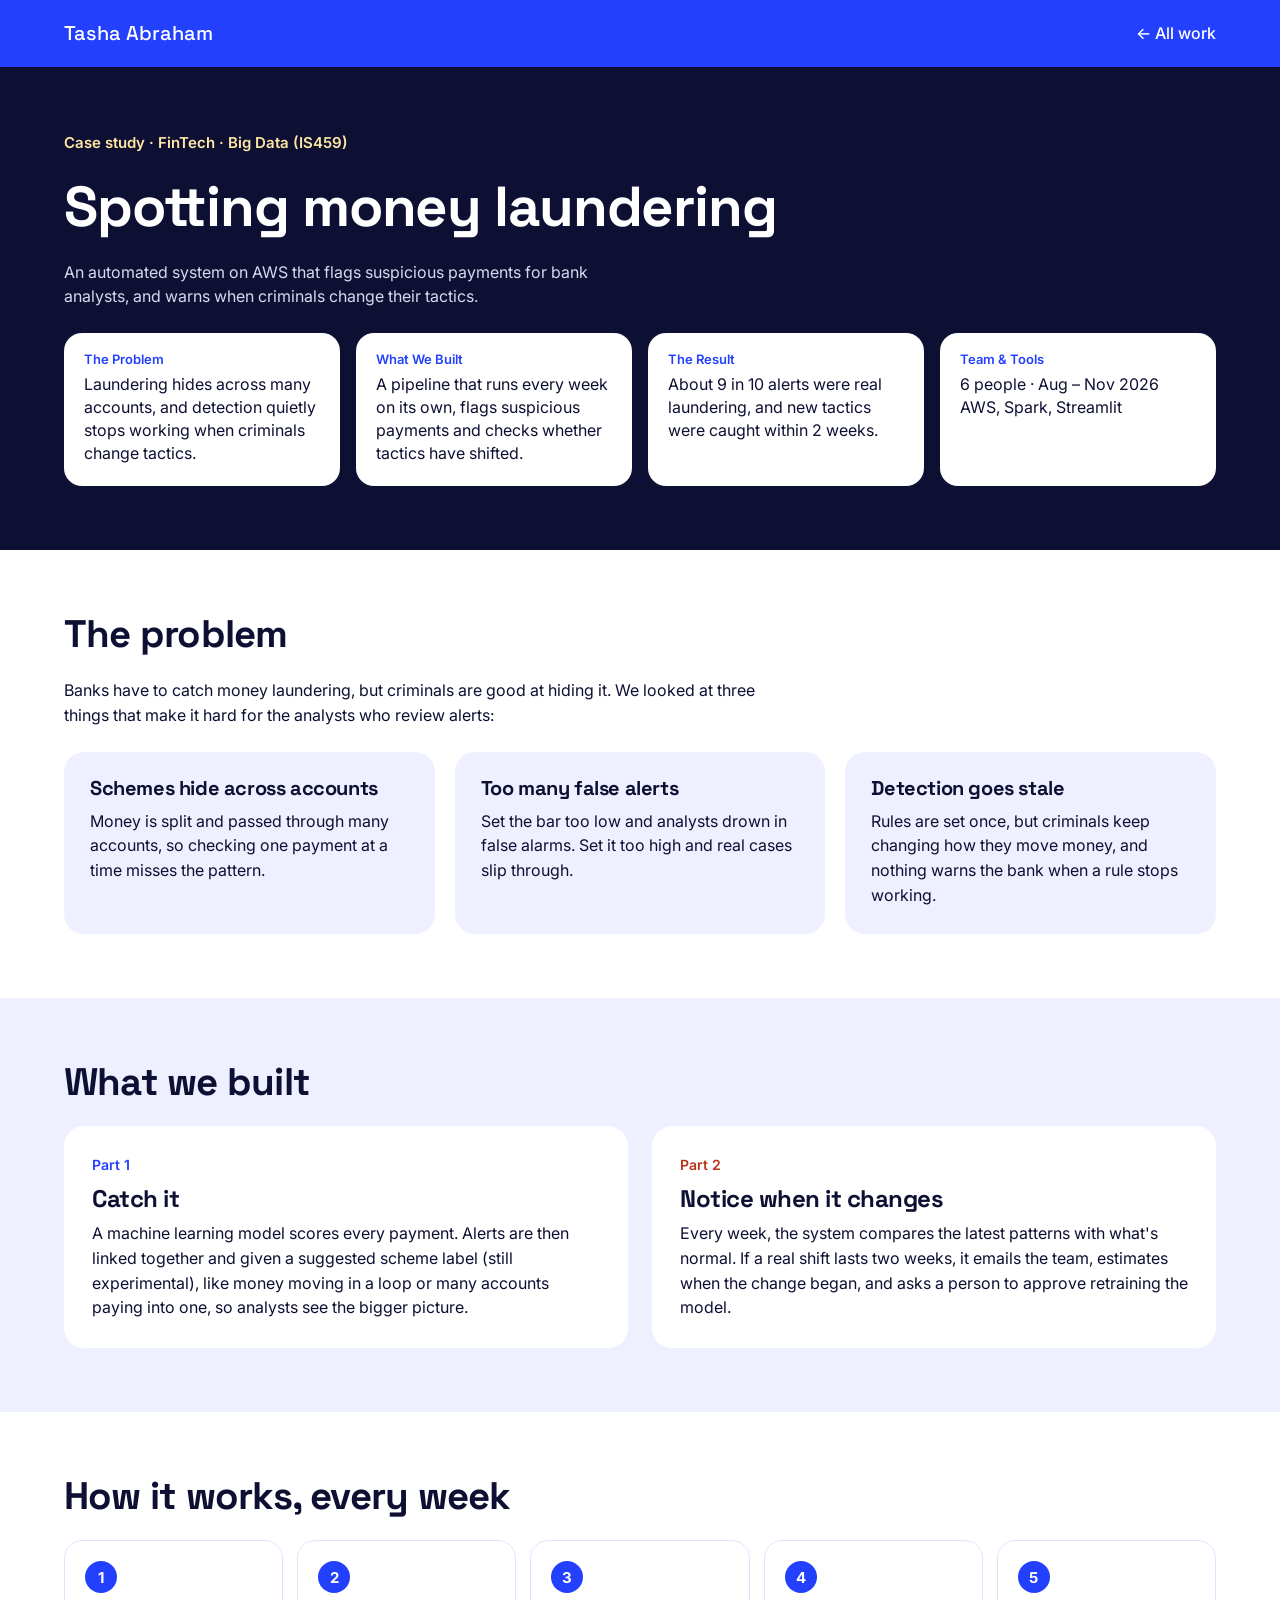
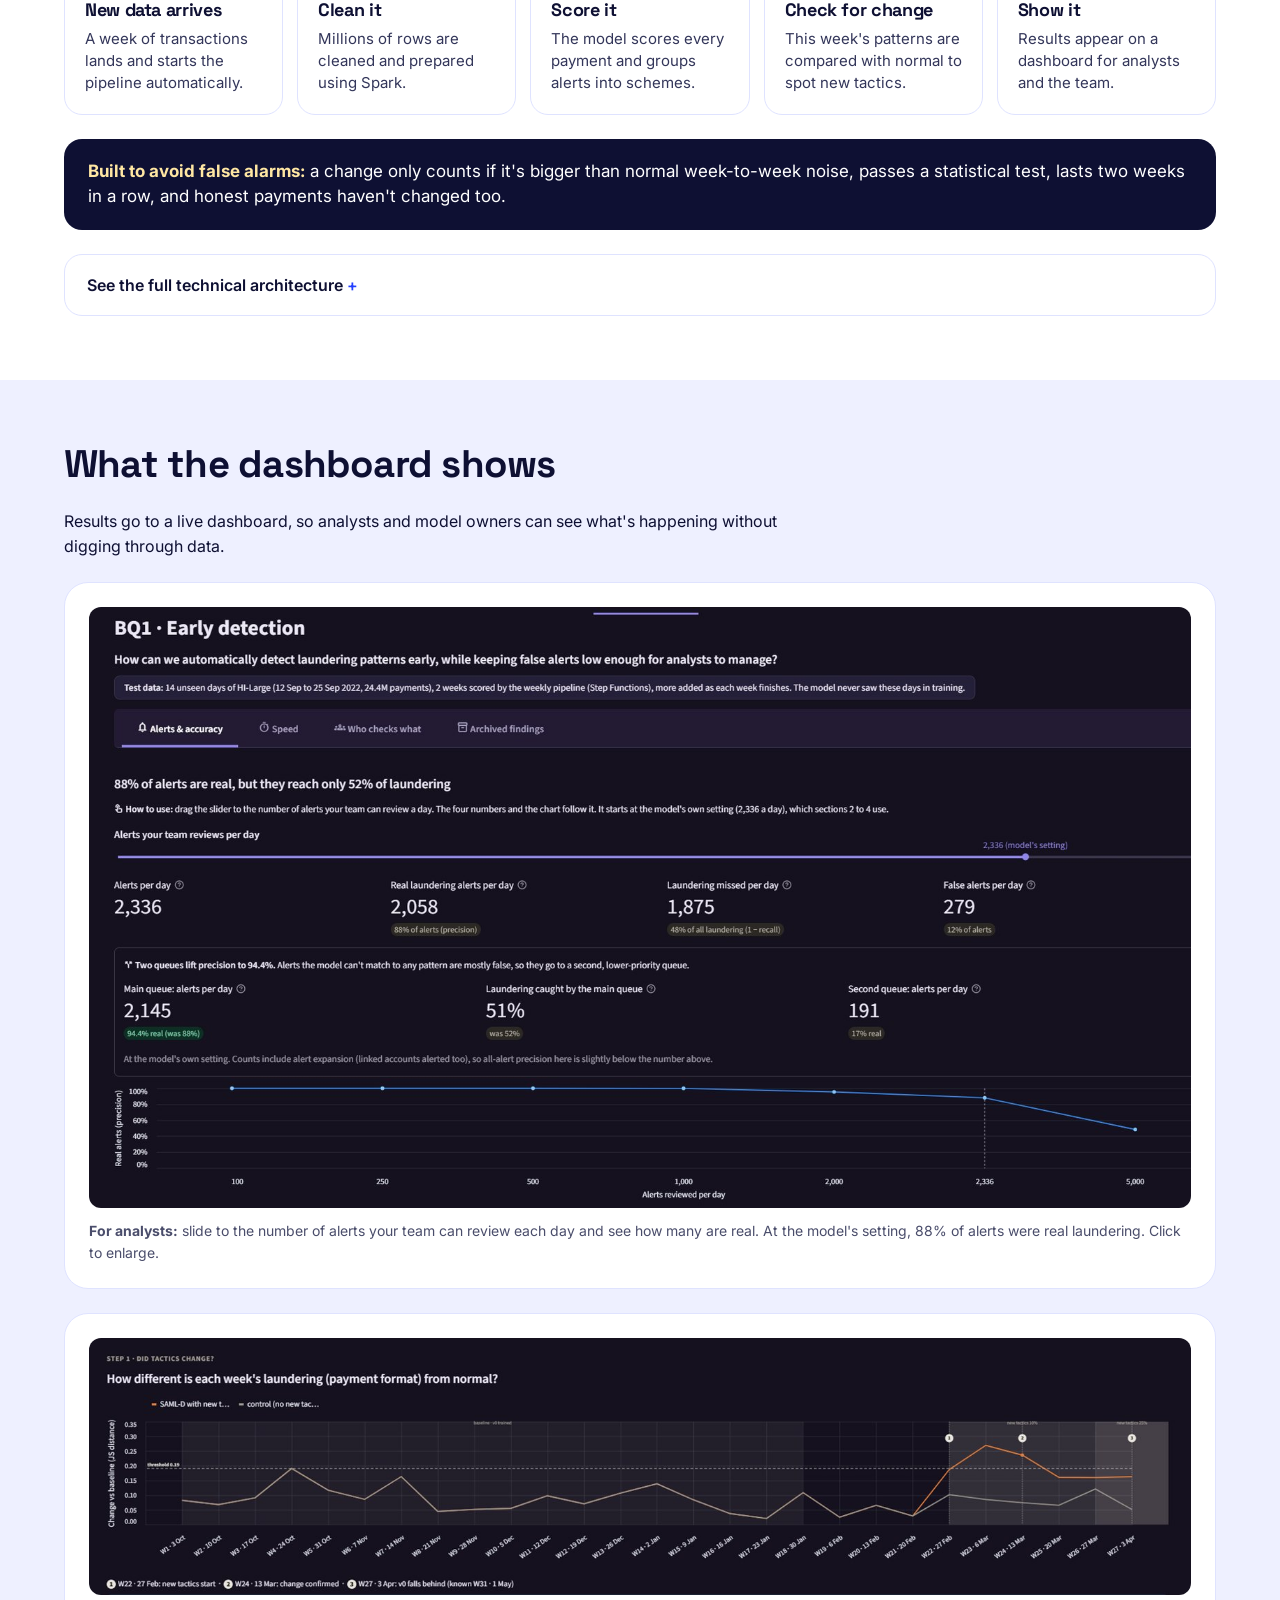
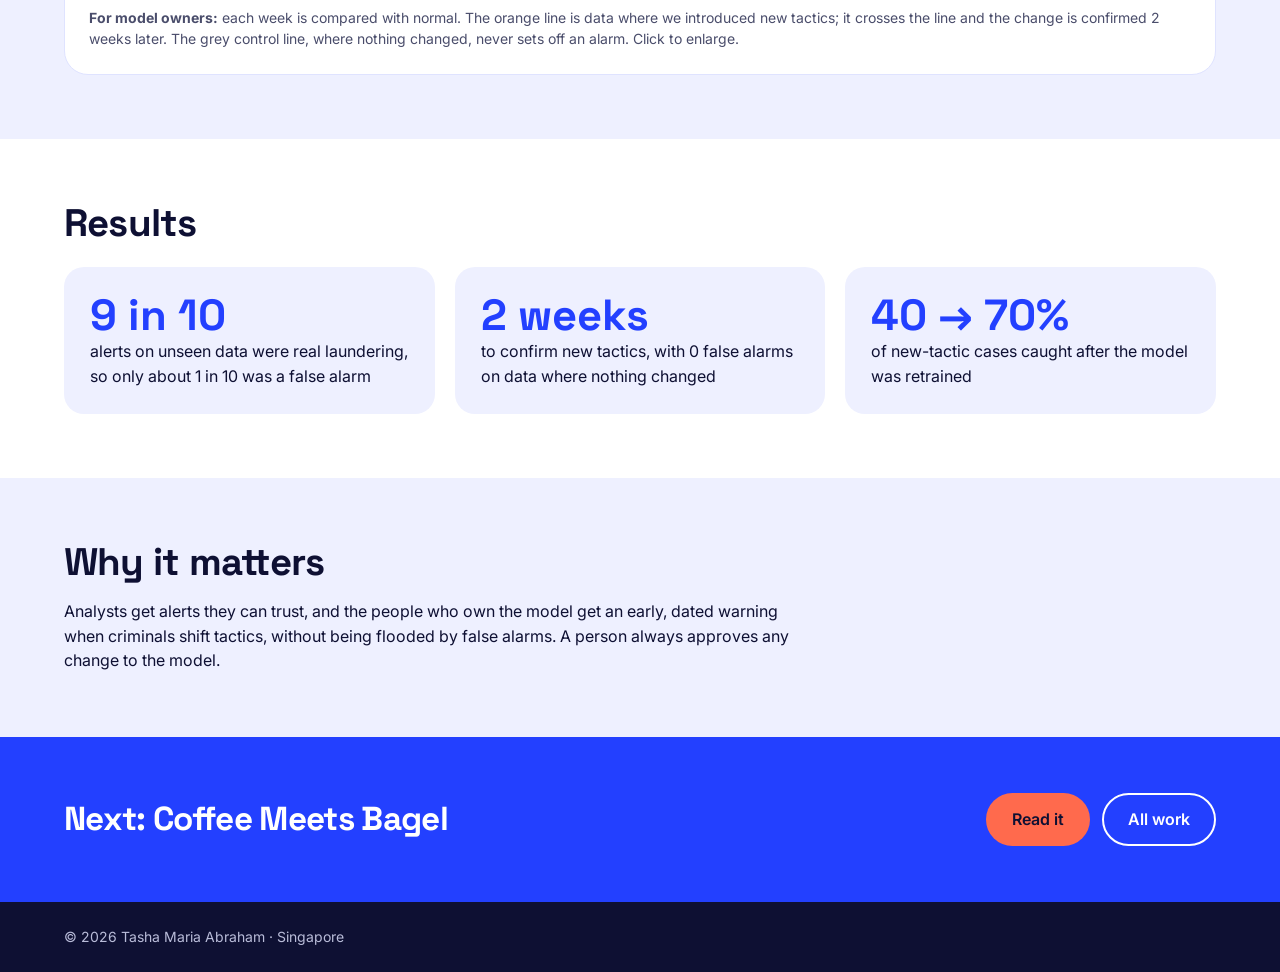
==== commit 76b27a7f: "accuracy changes" ====
--- a/aml.html
+++ b/aml.html
@@ -4,6 +4,15 @@
 <meta charset="utf-8">
 <meta name="viewport" content="width=device-width, initial-scale=1">
 <title>Spotting money laundering · Tasha Abraham</title>
+<meta property="og:type" content="website">
+<meta property="og:title" content="Spotting money laundering · Tasha Abraham">
+<meta property="og:description" content="An automated AWS pipeline that flags suspicious payments and warns when criminals change tactics.">
+<meta property="og:url" content="https://tash-abe2304.github.io/aml.html">
+<meta property="og:image" content="https://tash-abe2304.github.io/assets/og-image.jpg">
+<meta property="og:image:width" content="1200">
+<meta property="og:image:height" content="627">
+<meta name="twitter:card" content="summary_large_image">
+<meta name="description" content="An automated AWS pipeline that flags suspicious payments and warns when criminals change tactics.">
 <link rel="preconnect" href="https://fonts.googleapis.com">
 <link rel="preconnect" href="https://fonts.gstatic.com" crossorigin>
 <link href="https://fonts.googleapis.com/css2?family=Space+Grotesk:wght@500;700&family=Inter:wght@400;500;600&display=swap" rel="stylesheet">
@@ -18,10 +27,10 @@
 <h1>Spotting money laundering</h1>
 <p class="lead" style="max-width:36em;color:#d7d9ee">An automated system on AWS that flags suspicious payments for bank analysts, and warns when criminals change their tactics.</p>
 <div class="tldr">
-<div><h3>The problem</h3><p>Laundering hides across many accounts, and detection quietly stops working when criminals change tactics.</p></div>
-<div><h3>What we built</h3><p>A pipeline that runs every week on its own, flags suspicious payments and checks whether tactics have shifted.</p></div>
-<div><h3>The result</h3><p>About 9 in 10 alerts were real laundering, and new tactics were caught within 2 weeks.</p></div>
-<div><h3>Team &amp; tools</h3><p>6 people · Aug – Nov 2026<br>AWS, Spark, Streamlit</p></div>
+<div><h3>The Problem</h3><p>Laundering hides across many accounts, and detection quietly stops working when criminals change tactics.</p></div>
+<div><h3>What We Built</h3><p>A pipeline that runs every week on its own, flags suspicious payments and checks whether tactics have shifted.</p></div>
+<div><h3>The Result</h3><p>About 9 in 10 alerts were real laundering, and new tactics were caught within 2 weeks.</p></div>
+<div><h3>Team &amp; Tools</h3><p>6 people · Aug – Nov 2026<br>AWS, Spark, Streamlit</p></div>
 </div>
 </div>
 </section>
@@ -42,7 +51,7 @@
 <div class="wrap stack" style="gap:24px">
 <h2 class="h2">What we built</h2>
 <div class="grid2">
-<div class="tile" style="background:#fff;padding:28px"><p class="small" style="font-weight:600;color:var(--blue)">Part 1</p><h3 style="font-size:24px">Catch it</h3><p>A machine learning model scores every payment. Alerts are then linked together and labelled with the likely scheme, like money moving in a loop or many accounts paying into one, so analysts see the bigger picture.</p></div>
+<div class="tile" style="background:#fff;padding:28px"><p class="small" style="font-weight:600;color:var(--blue)">Part 1</p><h3 style="font-size:24px">Catch it</h3><p>A machine learning model scores every payment. Alerts are then linked together and given a suggested scheme label (still experimental), like money moving in a loop or many accounts paying into one, so analysts see the bigger picture.</p></div>
 <div class="tile" style="background:#fff;padding:28px"><p class="small" style="font-weight:600;color:#b8331a">Part 2</p><h3 style="font-size:24px">Notice when it changes</h3><p>Every week, the system compares the latest patterns with what's normal. If a real shift lasts two weeks, it emails the team, estimates when the change began, and asks a person to approve retraining the model.</p></div>
 </div>
 </div>
@@ -82,7 +91,7 @@
 <div class="wrap stack" style="gap:24px">
 <h2 class="h2">Results</h2>
 <div class="grid3">
-<div class="stat" style="background:var(--mist)"><b>9 in 10</b><p>alerts on unseen data were real laundering, at a volume analysts could work through</p></div>
+<div class="stat" style="background:var(--mist)"><b>9 in 10</b><p>alerts on unseen data were real laundering, so only about 1 in 10 was a false alarm</p></div>
 <div class="stat" style="background:var(--mist)"><b>2 weeks</b><p>to confirm new tactics, with 0 false alarms on data where nothing changed</p></div>
 <div class="stat" style="background:var(--mist)"><b>40 → 70%</b><p>of new-tactic cases caught after the model was retrained</p></div>
 </div>
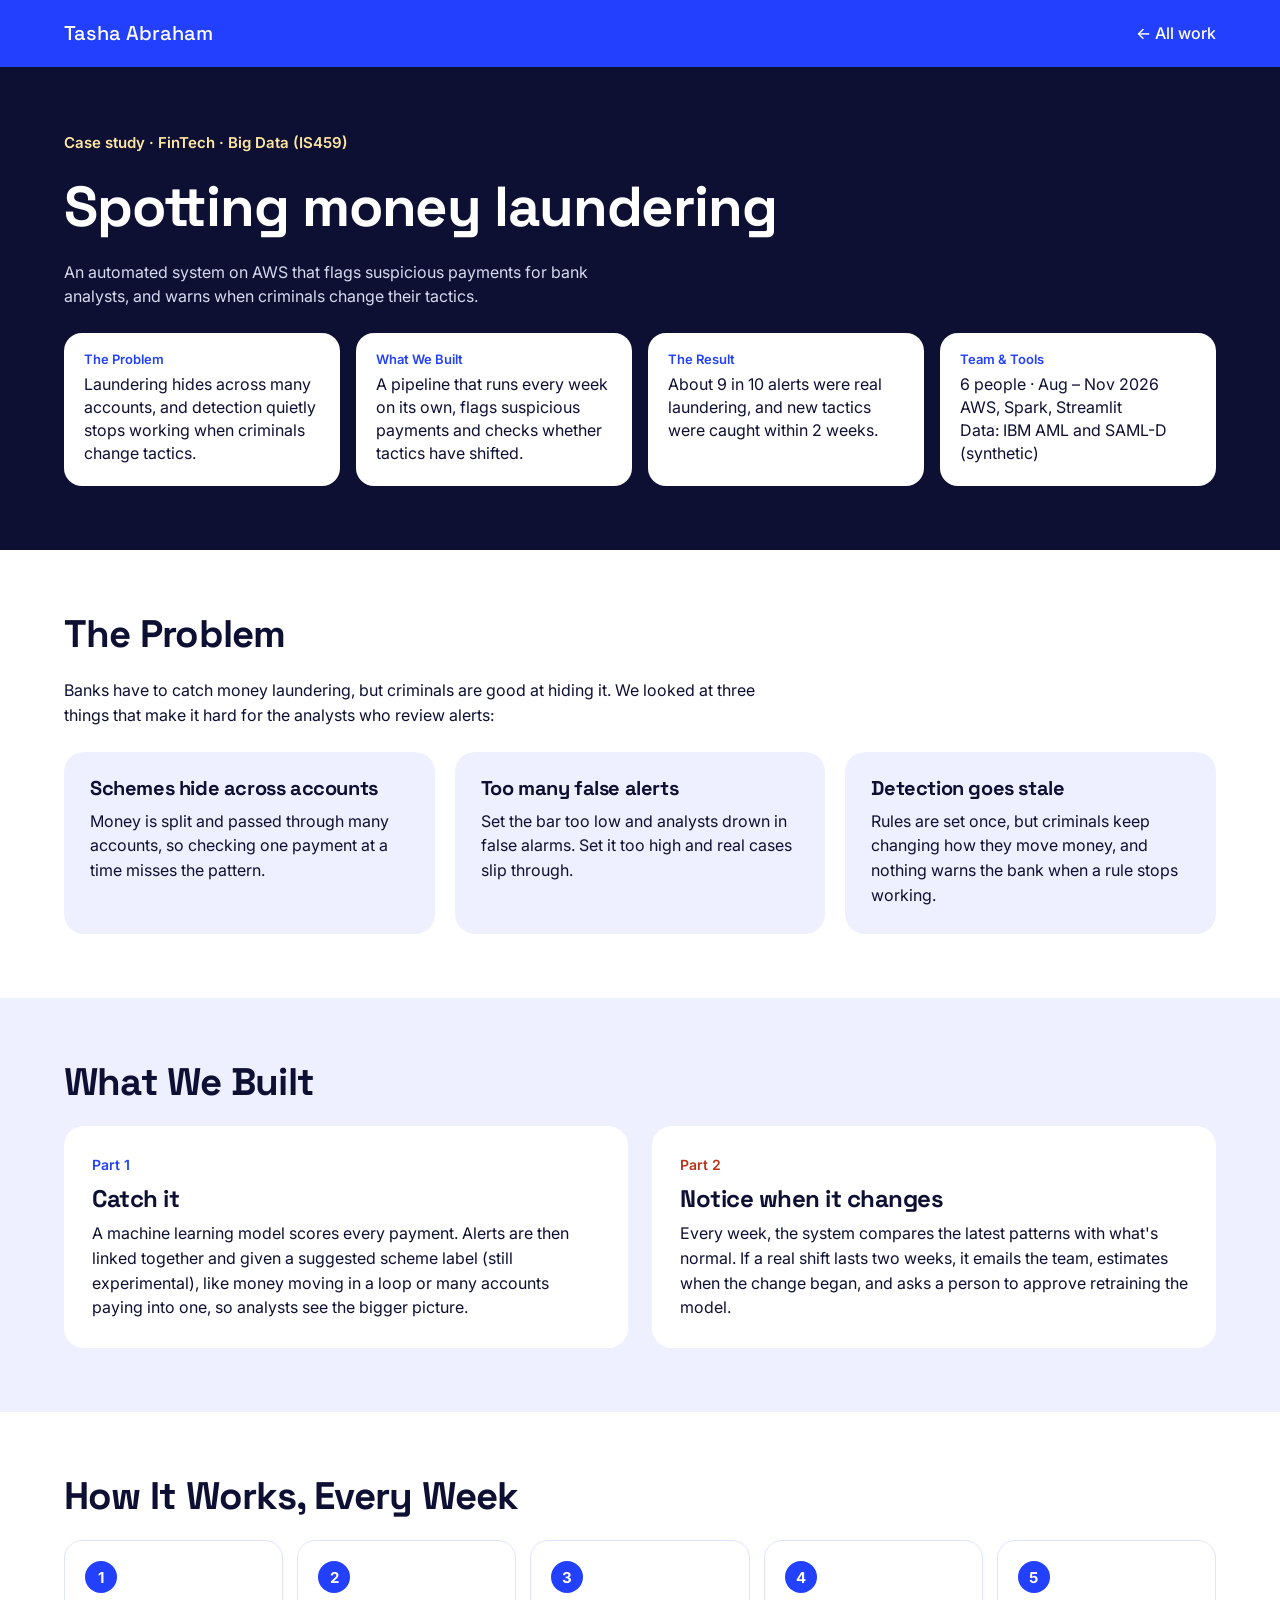
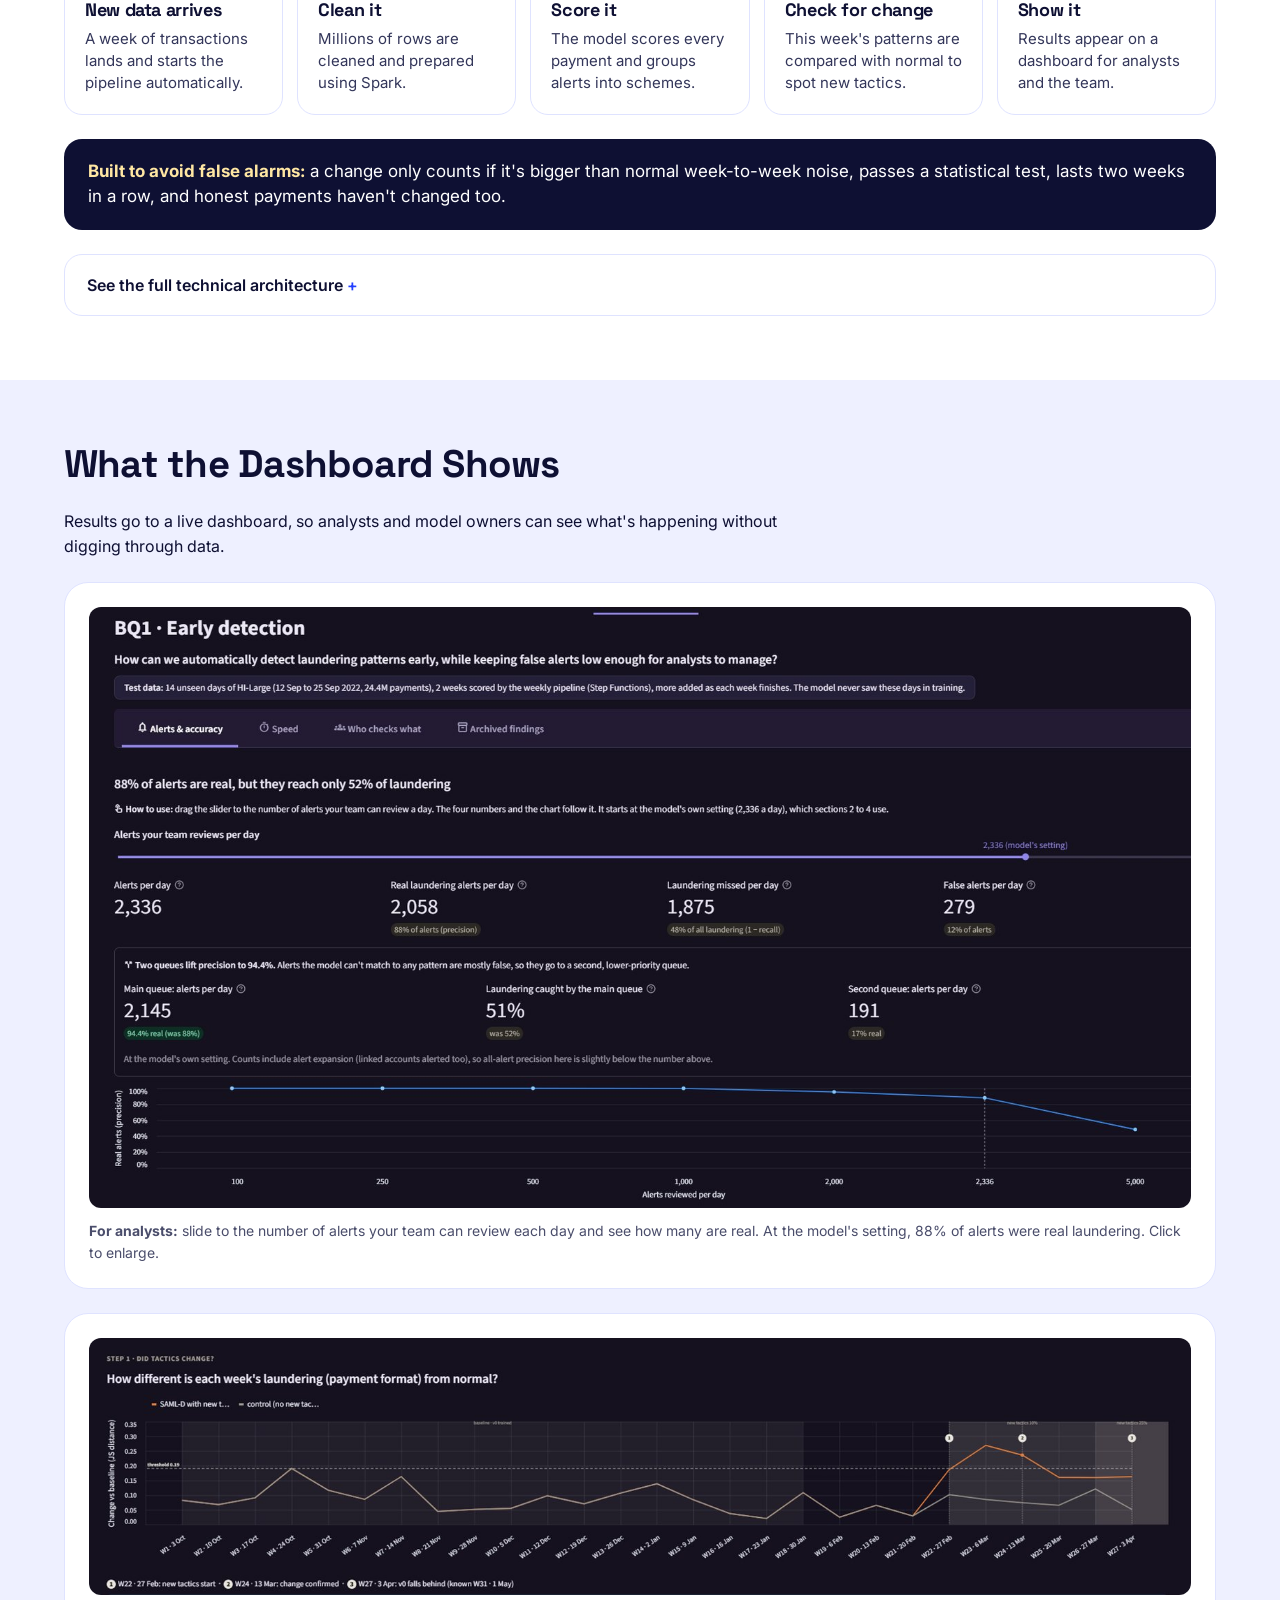
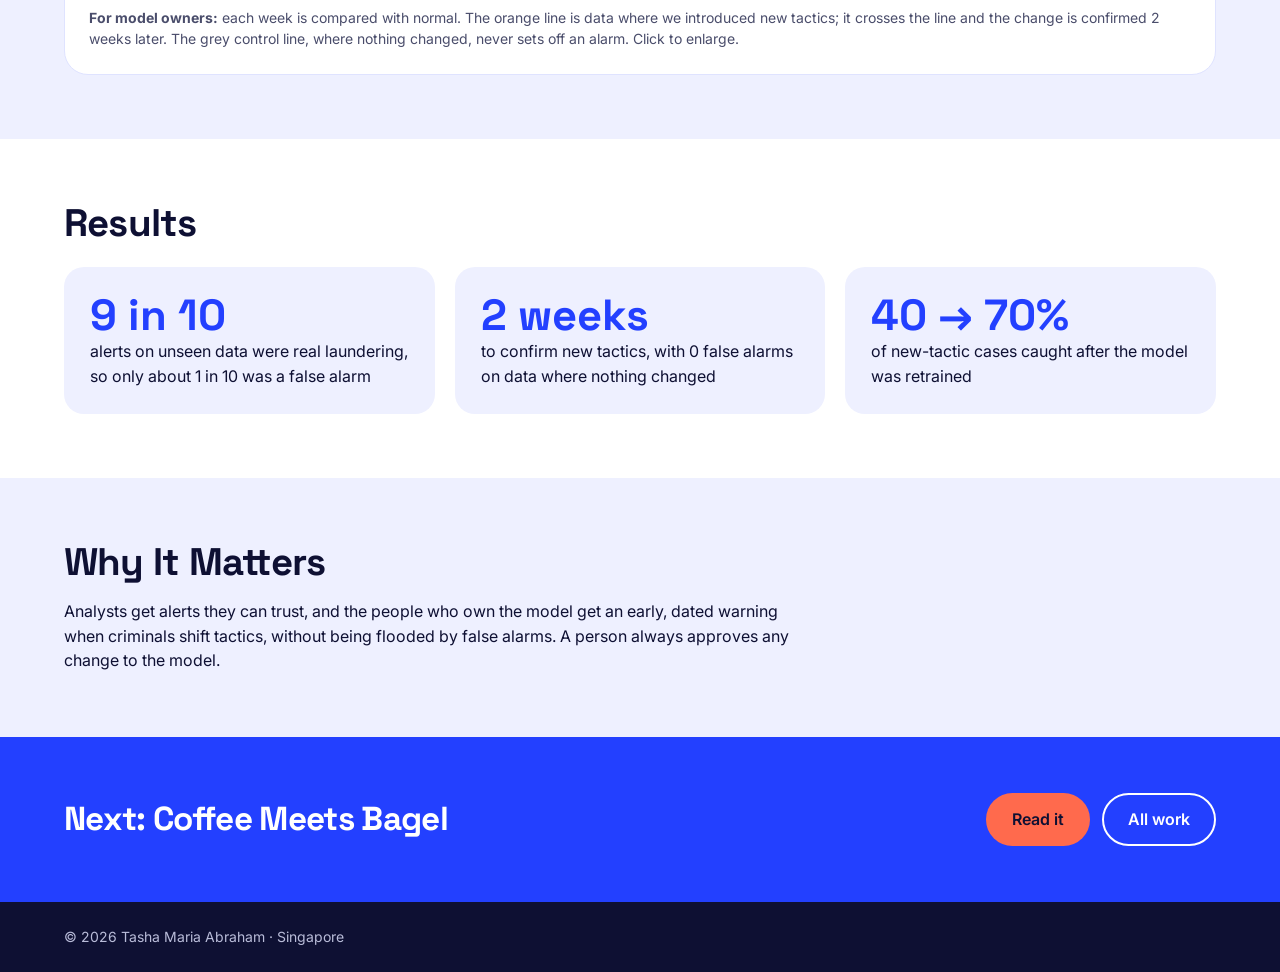
==== commit e65e9384: "Changes" ====
--- a/aml.html
+++ b/aml.html
@@ -30,14 +30,14 @@
 <div><h3>The Problem</h3><p>Laundering hides across many accounts, and detection quietly stops working when criminals change tactics.</p></div>
 <div><h3>What We Built</h3><p>A pipeline that runs every week on its own, flags suspicious payments and checks whether tactics have shifted.</p></div>
 <div><h3>The Result</h3><p>About 9 in 10 alerts were real laundering, and new tactics were caught within 2 weeks.</p></div>
-<div><h3>Team &amp; Tools</h3><p>6 people · Aug – Nov 2026<br>AWS, Spark, Streamlit</p></div>
+<div><h3>Team &amp; Tools</h3><p>6 people · Aug – Nov 2026<br>AWS, Spark, Streamlit<br>Data: IBM AML and SAML-D (synthetic)</p></div>
 </div>
 </div>
 </section>
 
 <section class="band">
 <div class="wrap stack" style="gap:24px">
-<h2 class="h2">The problem</h2>
+<h2 class="h2">The Problem</h2>
 <p class="lead" style="max-width:46em">Banks have to catch money laundering, but criminals are good at hiding it. We looked at three things that make it hard for the analysts who review alerts:</p>
 <div class="grid3">
 <div class="tile" style="background:var(--mist)"><h3>Schemes hide across accounts</h3><p>Money is split and passed through many accounts, so checking one payment at a time misses the pattern.</p></div>
@@ -49,7 +49,7 @@
 
 <section class="band" style="background:var(--mist)">
 <div class="wrap stack" style="gap:24px">
-<h2 class="h2">What we built</h2>
+<h2 class="h2">What We Built</h2>
 <div class="grid2">
 <div class="tile" style="background:#fff;padding:28px"><p class="small" style="font-weight:600;color:var(--blue)">Part 1</p><h3 style="font-size:24px">Catch it</h3><p>A machine learning model scores every payment. Alerts are then linked together and given a suggested scheme label (still experimental), like money moving in a loop or many accounts paying into one, so analysts see the bigger picture.</p></div>
 <div class="tile" style="background:#fff;padding:28px"><p class="small" style="font-weight:600;color:#b8331a">Part 2</p><h3 style="font-size:24px">Notice when it changes</h3><p>Every week, the system compares the latest patterns with what's normal. If a real shift lasts two weeks, it emails the team, estimates when the change began, and asks a person to approve retraining the model.</p></div>
@@ -59,7 +59,7 @@
 
 <section class="band">
 <div class="wrap stack" style="gap:24px">
-<h2 class="h2">How it works, every week</h2>
+<h2 class="h2">How It Works, Every Week</h2>
 <div class="flow">
 <div><h3>New data arrives</h3><p>A week of transactions lands and starts the pipeline automatically.</p></div>
 <div><h3>Clean it</h3><p>Millions of rows are cleaned and prepared using Spark.</p></div>
@@ -80,7 +80,7 @@
 
 <section class="band" style="background:var(--mist)">
 <div class="wrap stack" style="gap:24px">
-<h2 class="h2">What the dashboard shows</h2>
+<h2 class="h2">What the Dashboard Shows</h2>
 <p class="lead" style="max-width:46em">Results go to a live dashboard, so analysts and model owners can see what's happening without digging through data.</p>
 <figure class="figure"><a href="assets/aml-dashboard-alerts.jpg"><img src="assets/aml-dashboard-alerts.jpg" alt="Dashboard showing alerts per day, real laundering alerts, missed laundering and false alerts, with a slider for how many alerts a team can review" width="1577" height="860"></a><figcaption><strong>For analysts:</strong> slide to the number of alerts your team can review each day and see how many are real. At the model's setting, 88% of alerts were real laundering. Click to enlarge.</figcaption></figure>
 <figure class="figure"><a href="assets/aml-dashboard-drift.jpg"><img src="assets/aml-dashboard-drift.jpg" alt="Chart of weekly change scores: the orange line with new tactics crosses the threshold and is confirmed two weeks later, while the grey control line stays below" width="1600" height="373"></a><figcaption><strong>For model owners:</strong> each week is compared with normal. The orange line is data where we introduced new tactics; it crosses the line and the change is confirmed 2 weeks later. The grey control line, where nothing changed, never sets off an alarm. Click to enlarge.</figcaption></figure>
@@ -100,7 +100,7 @@
 
 <section class="band" style="background:var(--mist)">
 <div class="wrap stack" style="gap:16px">
-<h2 class="h2">Why it matters</h2>
+<h2 class="h2">Why It Matters</h2>
 <p class="lead" style="max-width:46em">Analysts get alerts they can trust, and the people who own the model get an early, dated warning when criminals shift tactics, without being flooded by false alarms. A person always approves any change to the model.</p>
 </div>
 </section>
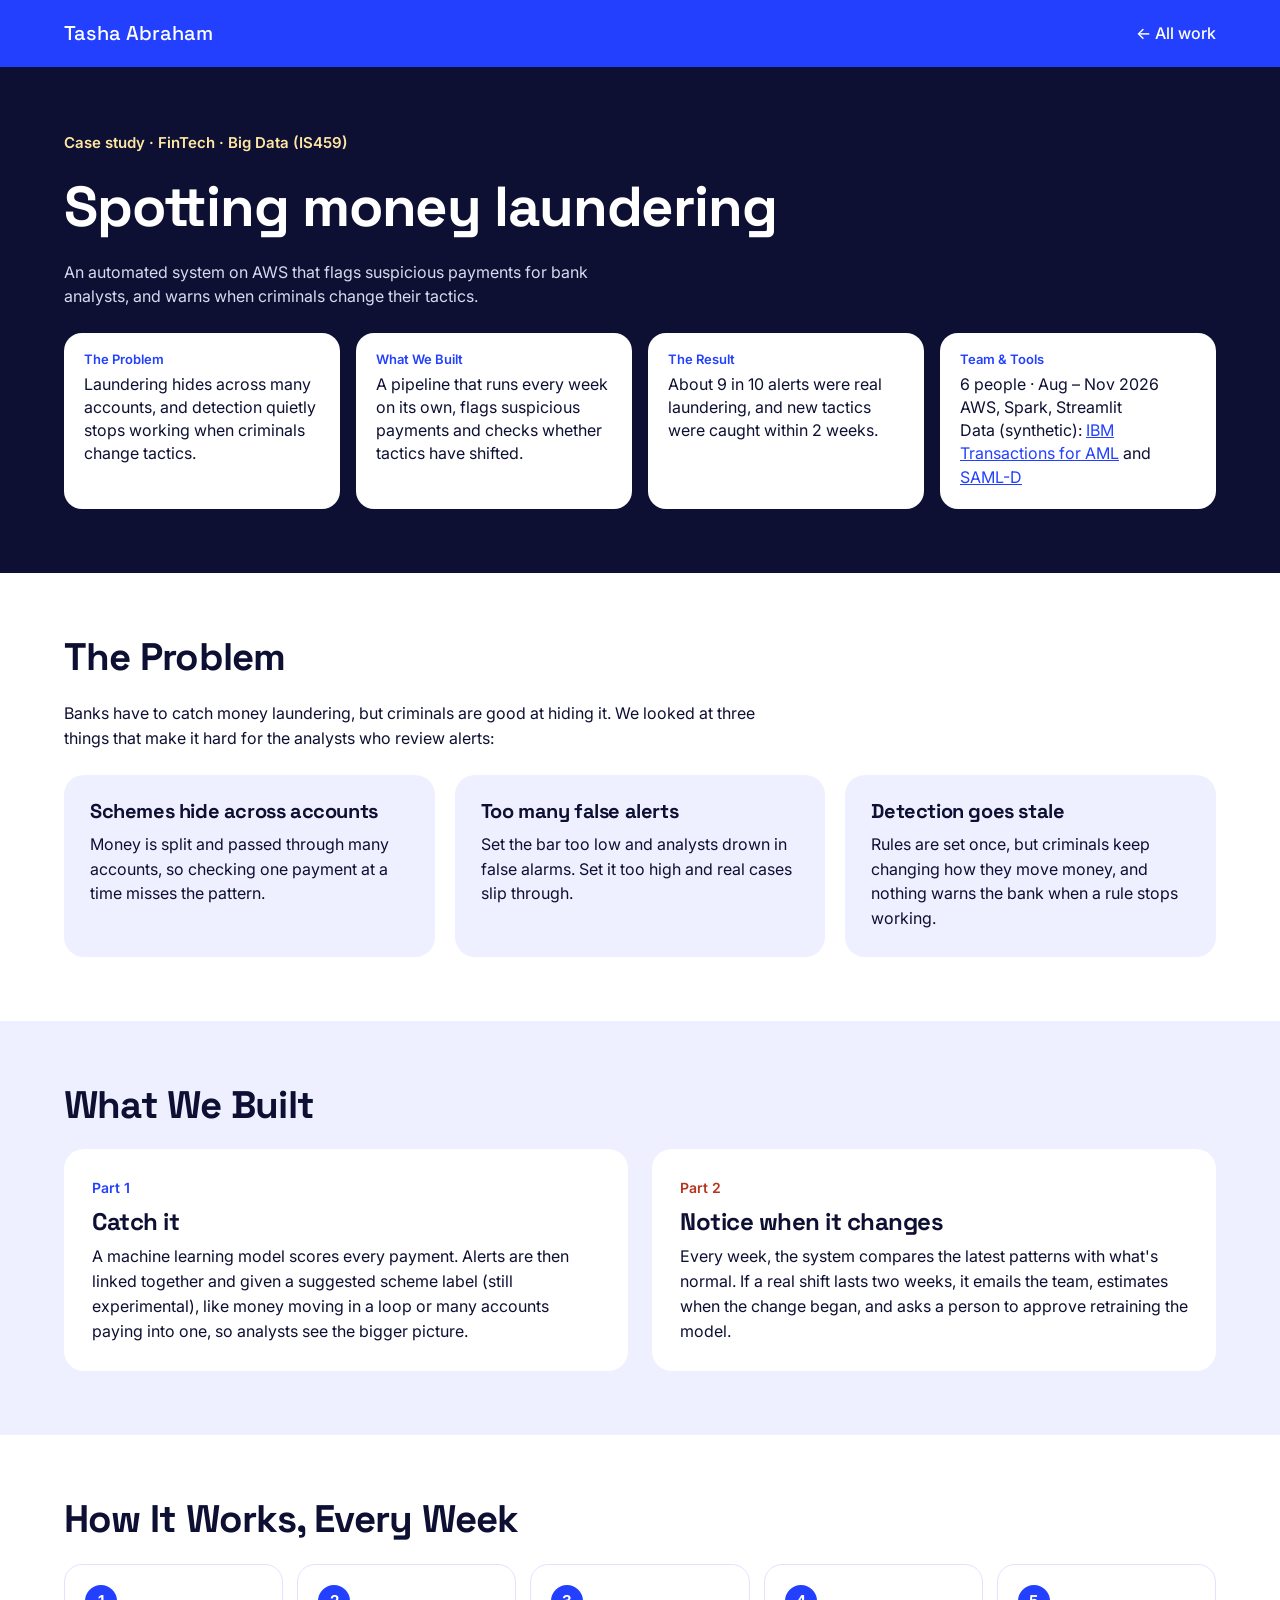
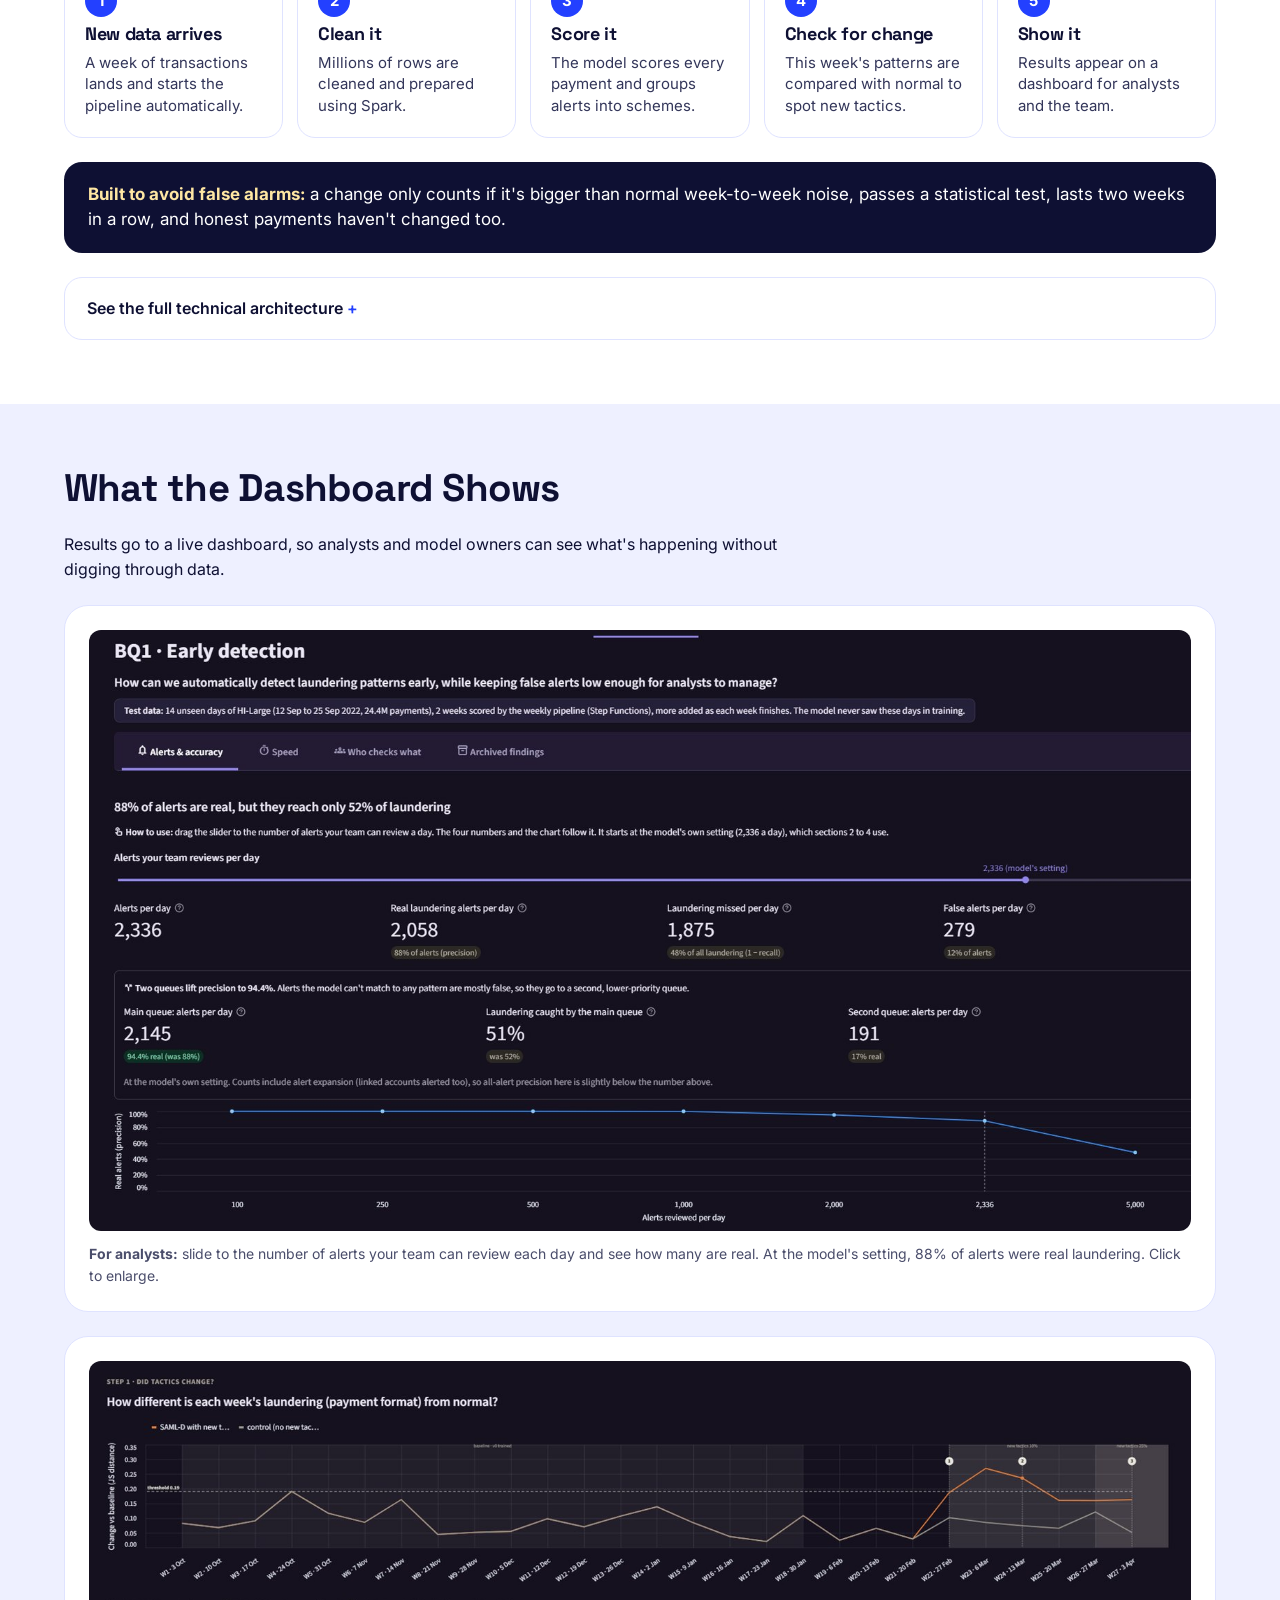
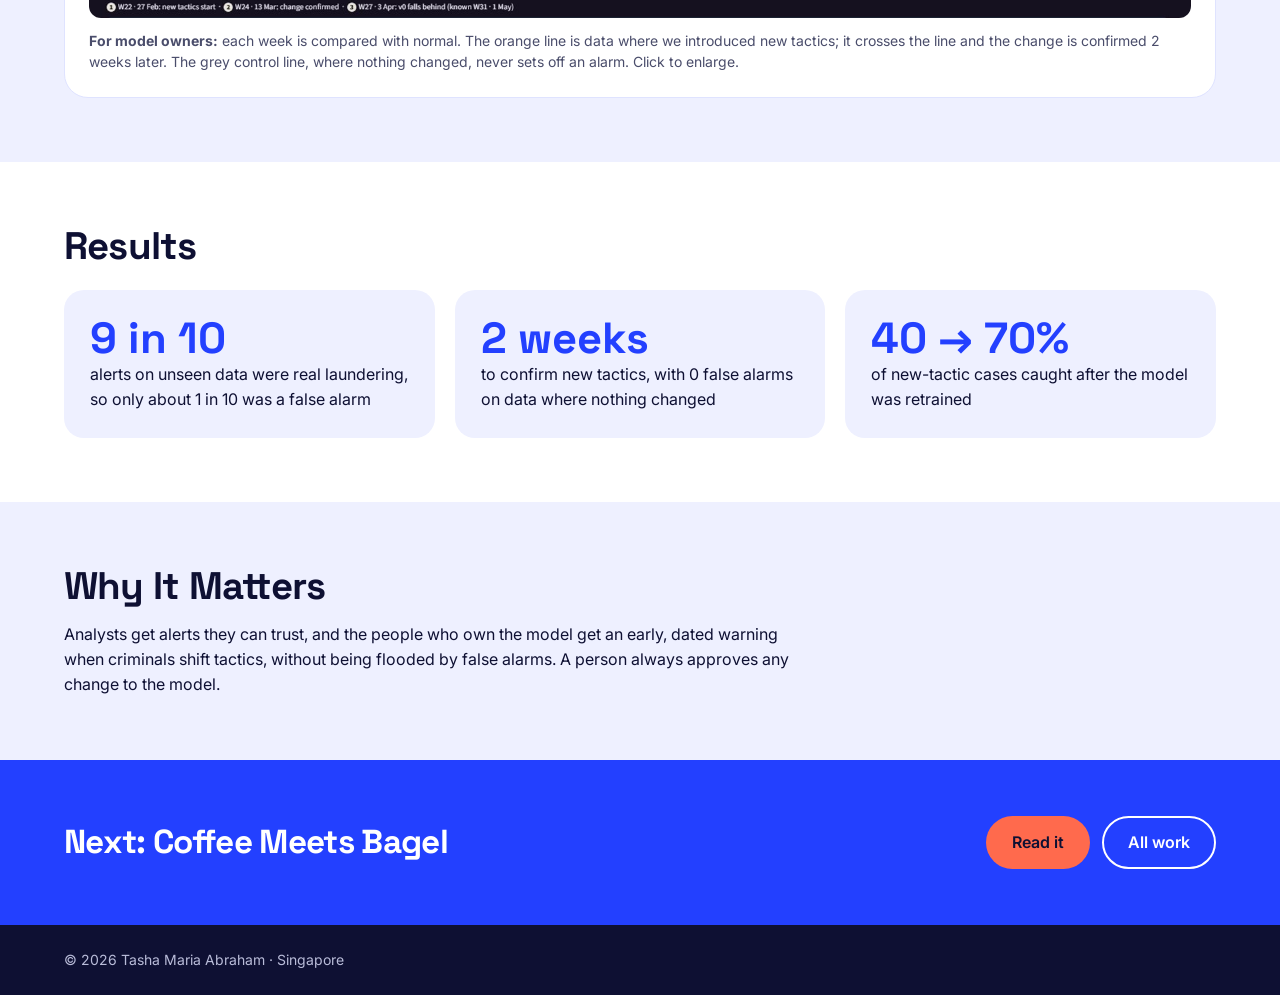
==== commit 0d10fd9b: "sources addition" ====
--- a/aml.html
+++ b/aml.html
@@ -30,7 +30,7 @@
 <div><h3>The Problem</h3><p>Laundering hides across many accounts, and detection quietly stops working when criminals change tactics.</p></div>
 <div><h3>What We Built</h3><p>A pipeline that runs every week on its own, flags suspicious payments and checks whether tactics have shifted.</p></div>
 <div><h3>The Result</h3><p>About 9 in 10 alerts were real laundering, and new tactics were caught within 2 weeks.</p></div>
-<div><h3>Team &amp; Tools</h3><p>6 people · Aug – Nov 2026<br>AWS, Spark, Streamlit<br>Data: IBM AML and SAML-D (synthetic)</p></div>
+<div><h3>Team &amp; Tools</h3><p>6 people · Aug – Nov 2026<br>AWS, Spark, Streamlit<br>Data (synthetic): <a href="https://www.kaggle.com/datasets/ealtman2019/ibm-transactions-for-anti-money-laundering-aml" target="_blank" rel="noopener">IBM Transactions for AML</a> and <a href="https://www.kaggle.com/datasets/berkanoztas/synthetic-transaction-monitoring-dataset-aml" target="_blank" rel="noopener">SAML-D</a></p></div>
 </div>
 </div>
 </section>
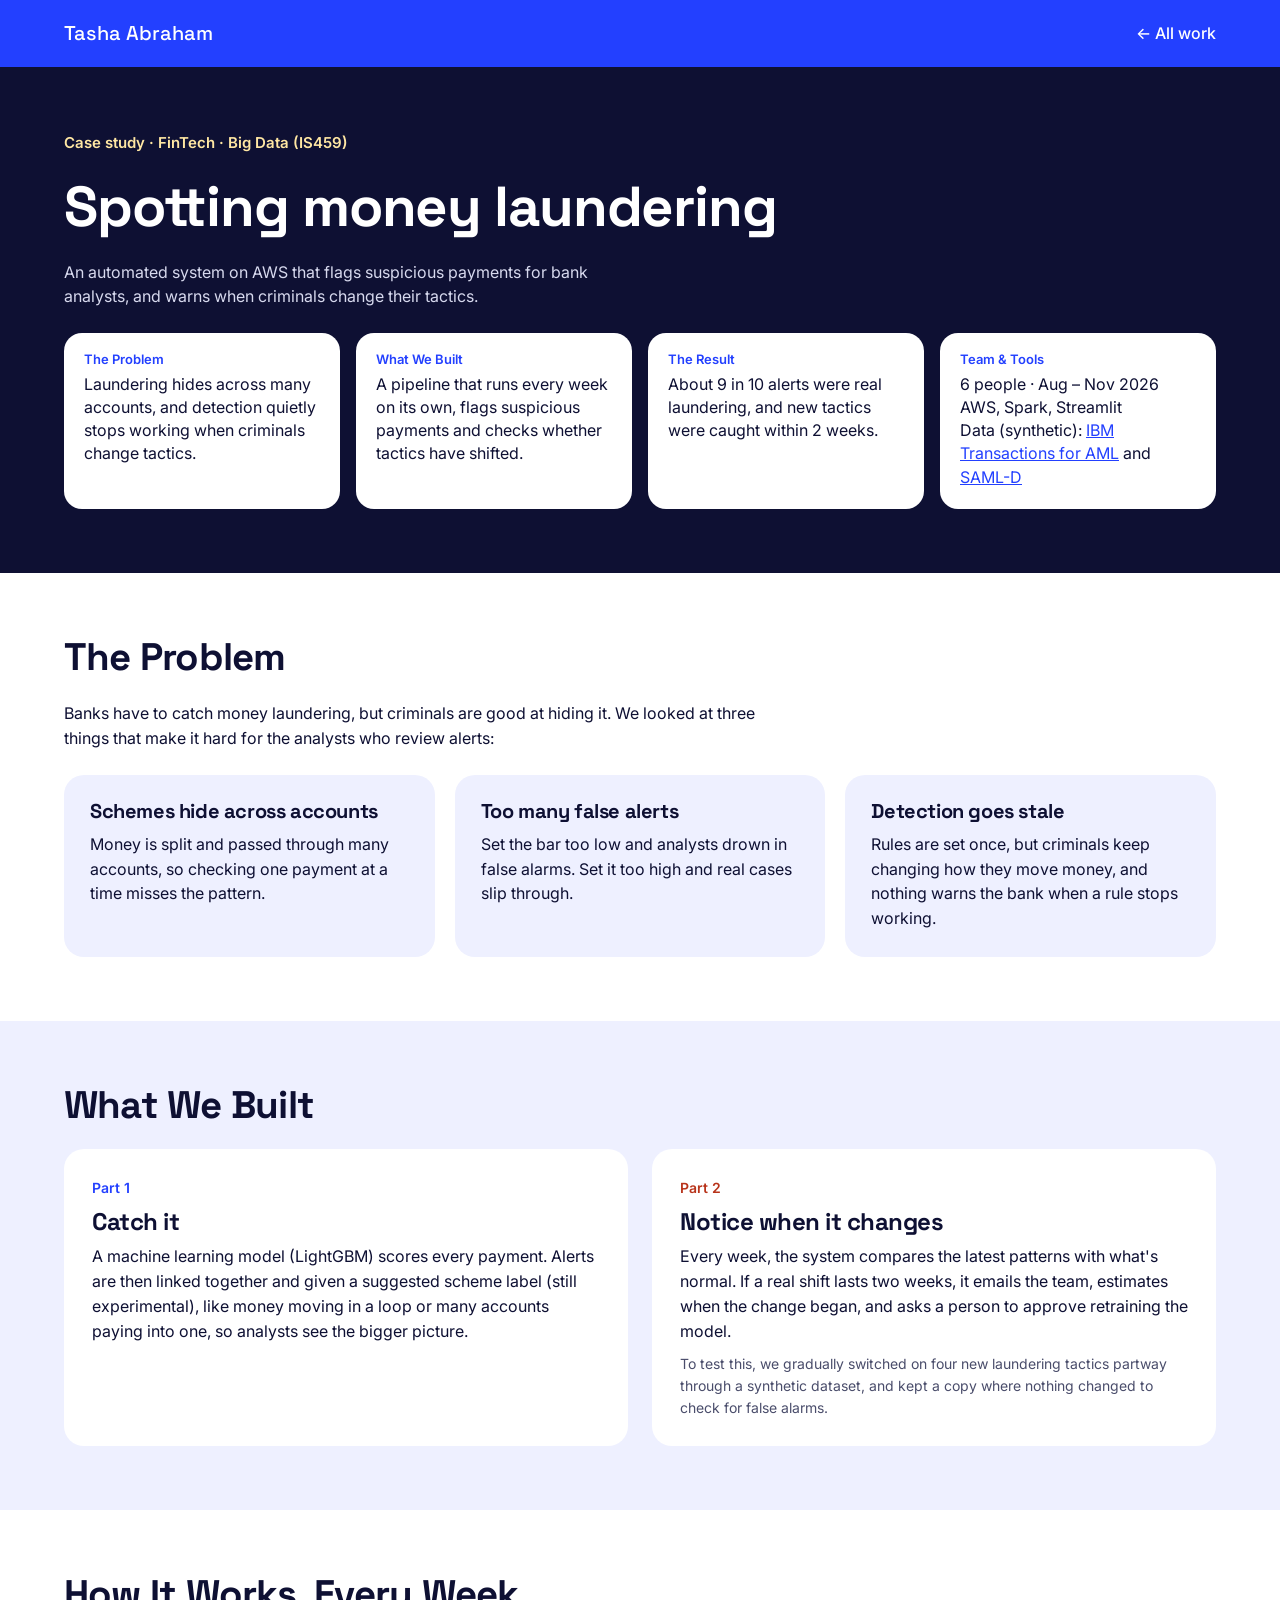
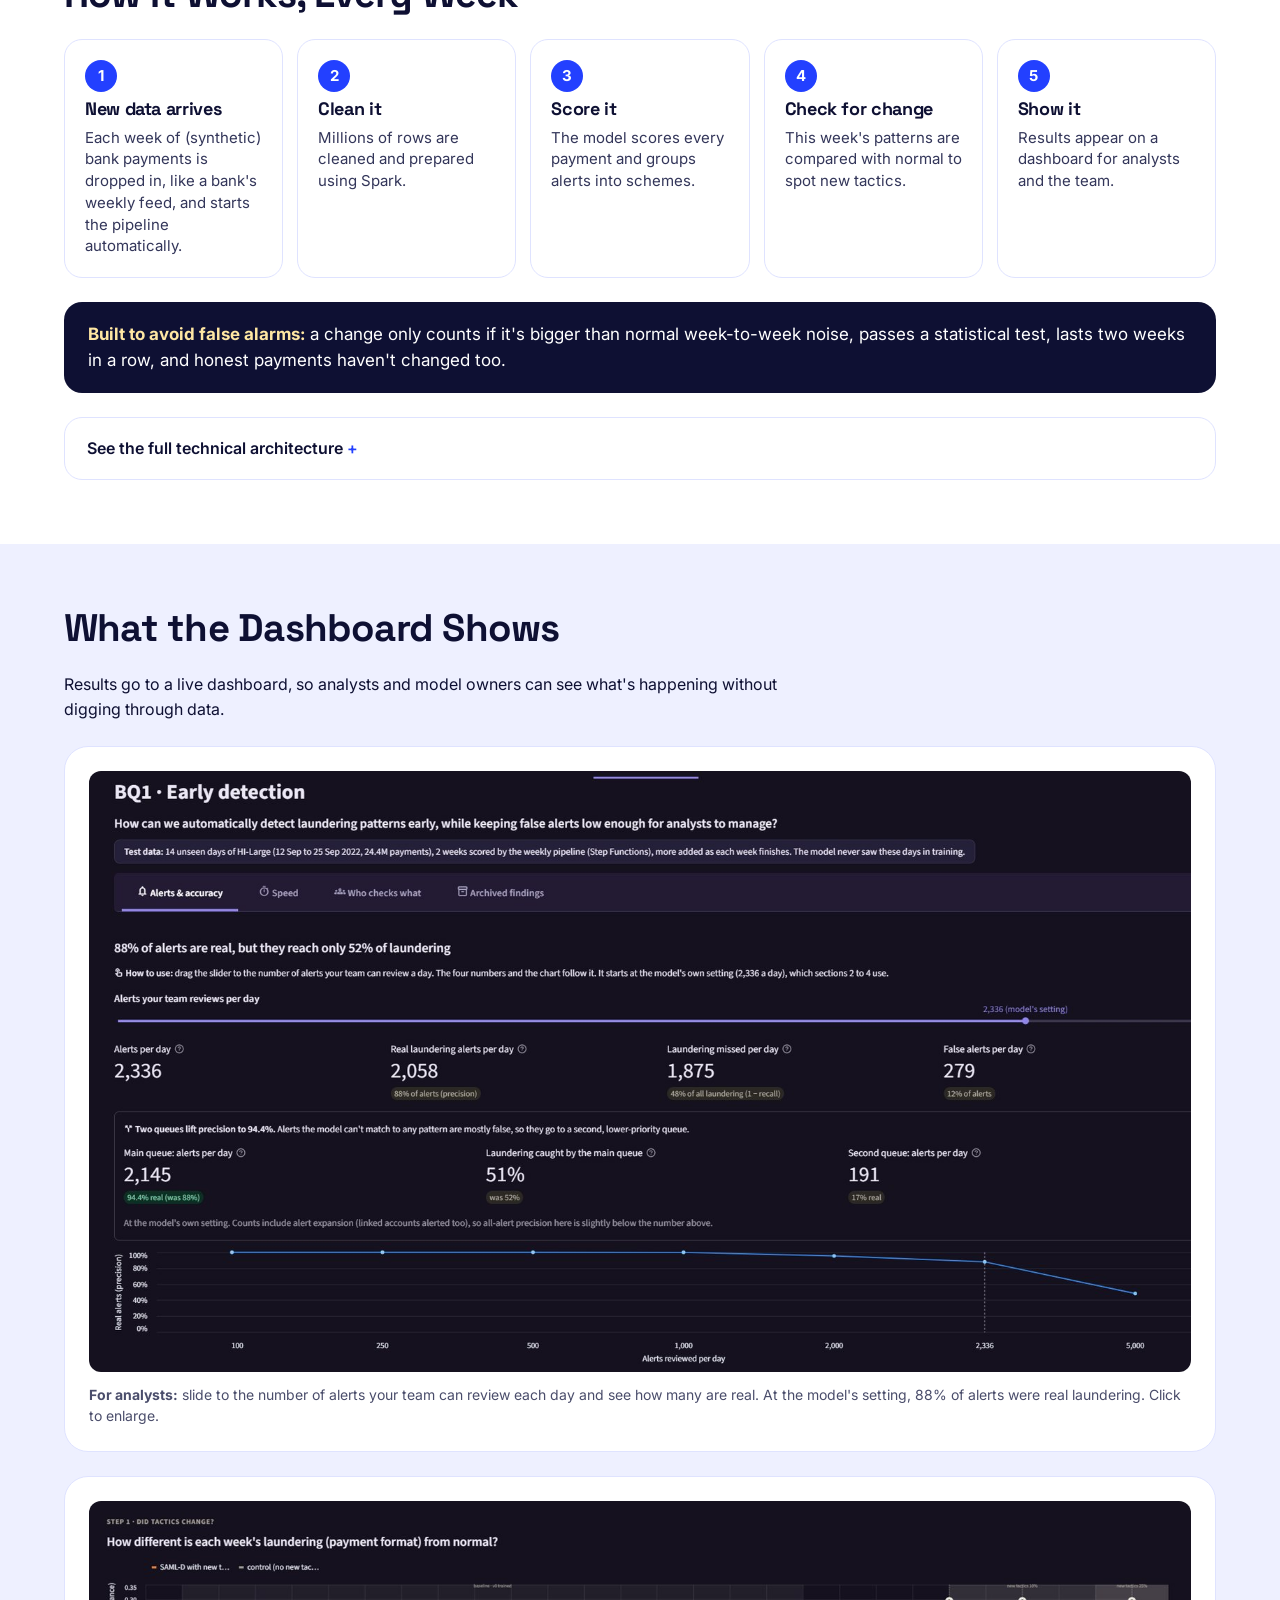
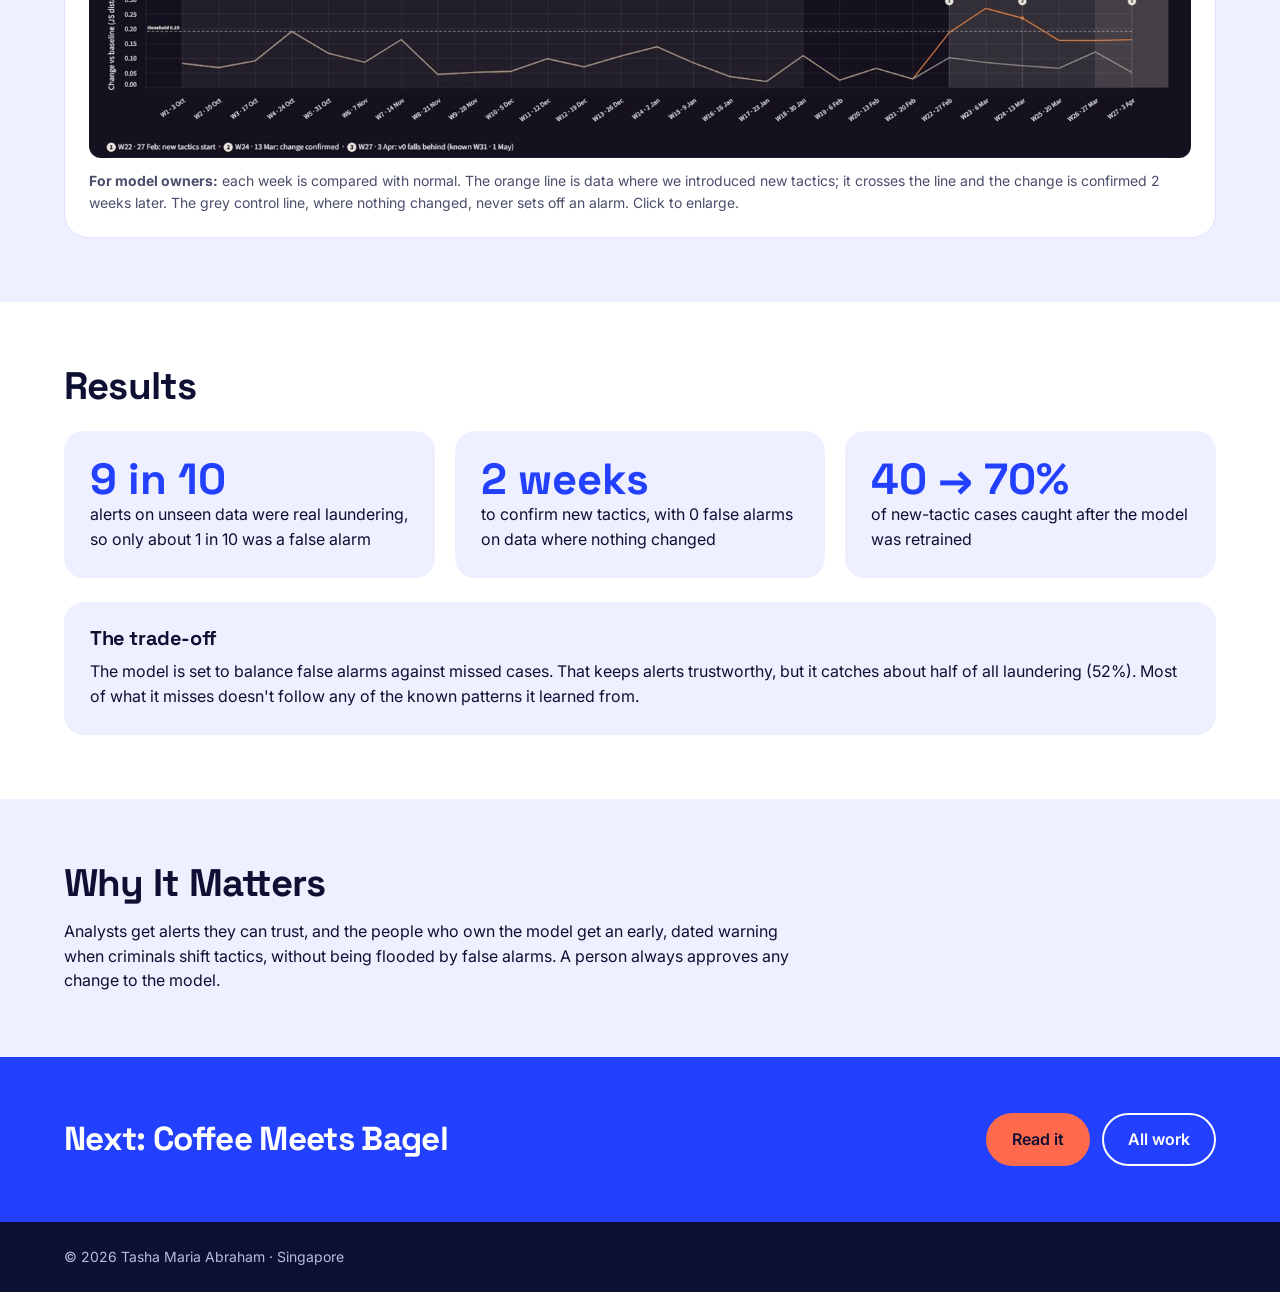
==== commit 4c2aea08: "ch" ====
--- a/aml.html
+++ b/aml.html
@@ -51,8 +51,8 @@
 <div class="wrap stack" style="gap:24px">
 <h2 class="h2">What We Built</h2>
 <div class="grid2">
-<div class="tile" style="background:#fff;padding:28px"><p class="small" style="font-weight:600;color:var(--blue)">Part 1</p><h3 style="font-size:24px">Catch it</h3><p>A machine learning model scores every payment. Alerts are then linked together and given a suggested scheme label (still experimental), like money moving in a loop or many accounts paying into one, so analysts see the bigger picture.</p></div>
-<div class="tile" style="background:#fff;padding:28px"><p class="small" style="font-weight:600;color:#b8331a">Part 2</p><h3 style="font-size:24px">Notice when it changes</h3><p>Every week, the system compares the latest patterns with what's normal. If a real shift lasts two weeks, it emails the team, estimates when the change began, and asks a person to approve retraining the model.</p></div>
+<div class="tile" style="background:#fff;padding:28px"><p class="small" style="font-weight:600;color:var(--blue)">Part 1</p><h3 style="font-size:24px">Catch it</h3><p>A machine learning model (LightGBM) scores every payment. Alerts are then linked together and given a suggested scheme label (still experimental), like money moving in a loop or many accounts paying into one, so analysts see the bigger picture.</p></div>
+<div class="tile" style="background:#fff;padding:28px"><p class="small" style="font-weight:600;color:#b8331a">Part 2</p><h3 style="font-size:24px">Notice when it changes</h3><p>Every week, the system compares the latest patterns with what's normal. If a real shift lasts two weeks, it emails the team, estimates when the change began, and asks a person to approve retraining the model.</p><p class="small muted">To test this, we gradually switched on four new laundering tactics partway through a synthetic dataset, and kept a copy where nothing changed to check for false alarms.</p></div>
 </div>
 </div>
 </section>
@@ -61,7 +61,7 @@
 <div class="wrap stack" style="gap:24px">
 <h2 class="h2">How It Works, Every Week</h2>
 <div class="flow">
-<div><h3>New data arrives</h3><p>A week of transactions lands and starts the pipeline automatically.</p></div>
+<div><h3>New data arrives</h3><p>Each week of (synthetic) bank payments is dropped in, like a bank's weekly feed, and starts the pipeline automatically.</p></div>
 <div><h3>Clean it</h3><p>Millions of rows are cleaned and prepared using Spark.</p></div>
 <div><h3>Score it</h3><p>The model scores every payment and groups alerts into schemes.</p></div>
 <div><h3>Check for change</h3><p>This week's patterns are compared with normal to spot new tactics.</p></div>
@@ -95,6 +95,7 @@
 <div class="stat" style="background:var(--mist)"><b>2 weeks</b><p>to confirm new tactics, with 0 false alarms on data where nothing changed</p></div>
 <div class="stat" style="background:var(--mist)"><b>40 → 70%</b><p>of new-tactic cases caught after the model was retrained</p></div>
 </div>
+<div class="tile" style="background:var(--mist)"><h3>The trade-off</h3><p>The model is set to balance false alarms against missed cases. That keeps alerts trustworthy, but it catches about half of all laundering (52%). Most of what it misses doesn't follow any of the known patterns it learned from.</p></div>
 </div>
 </section>
 
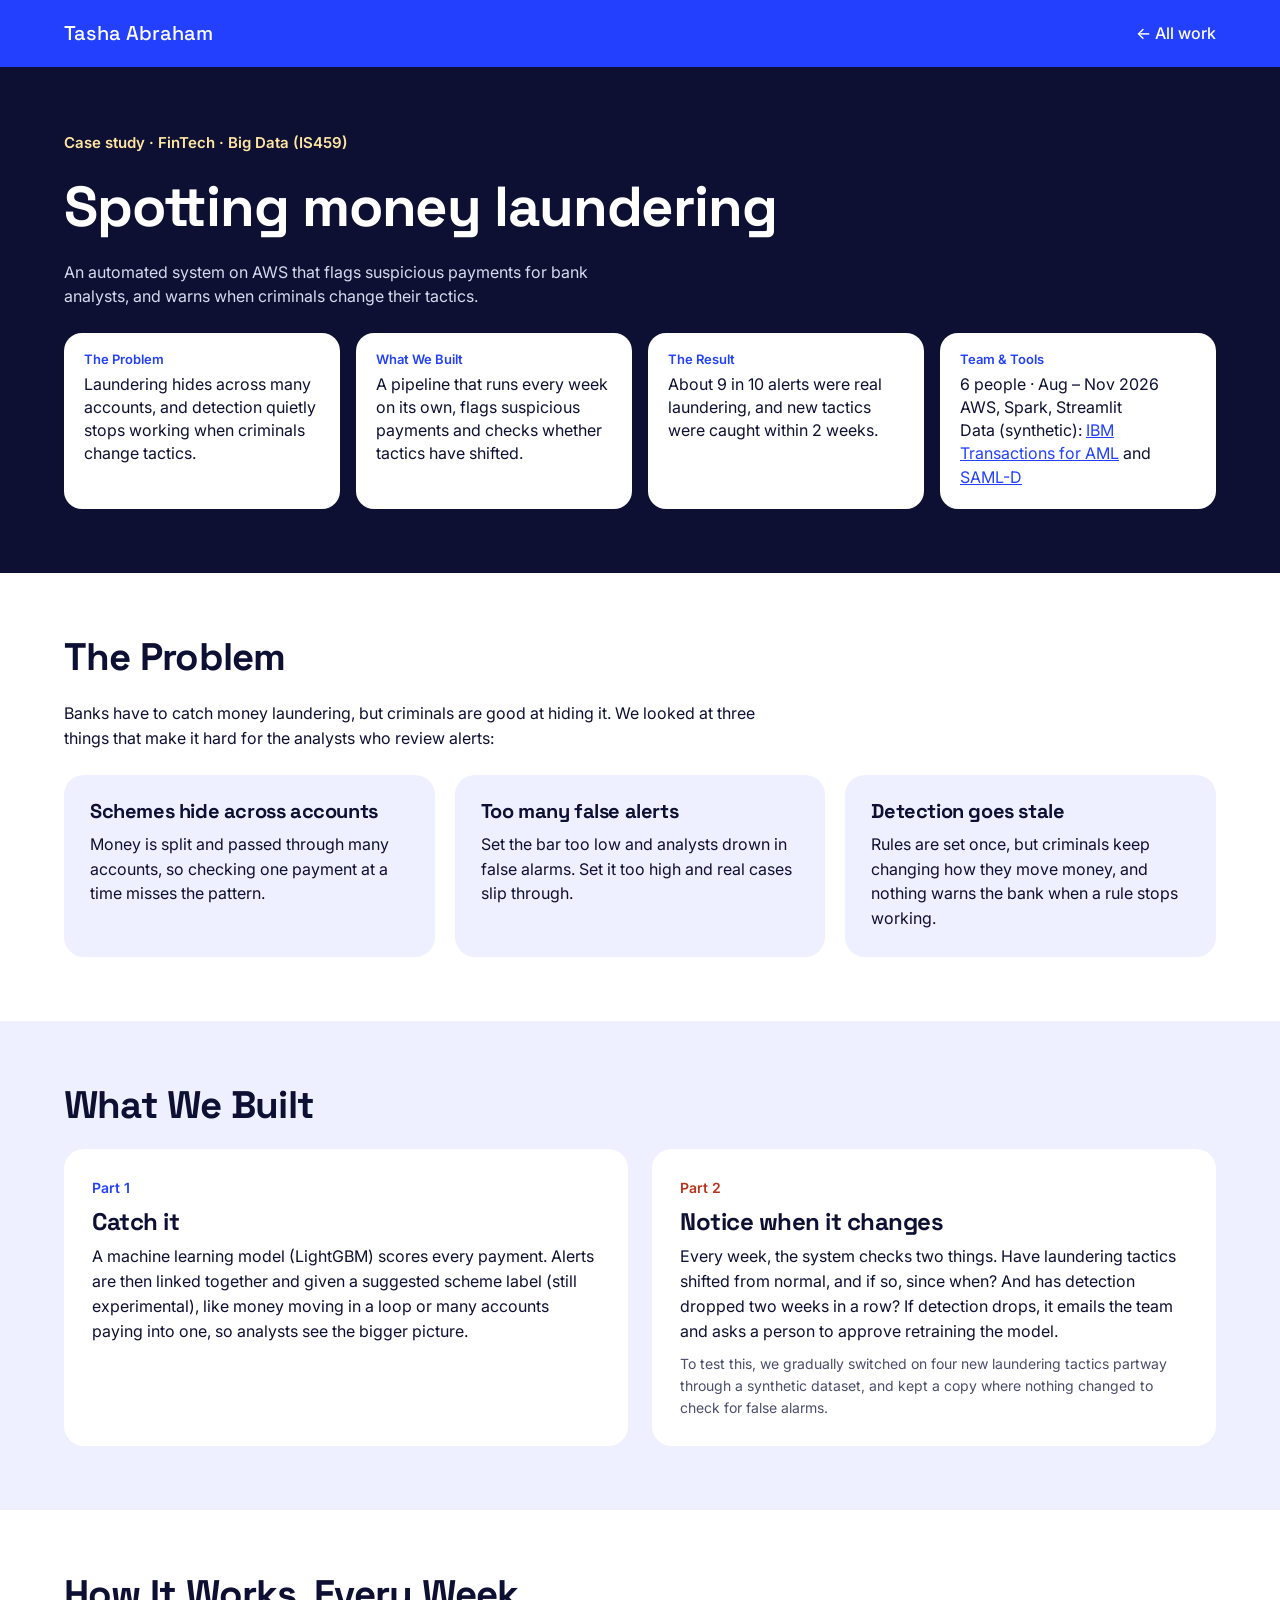
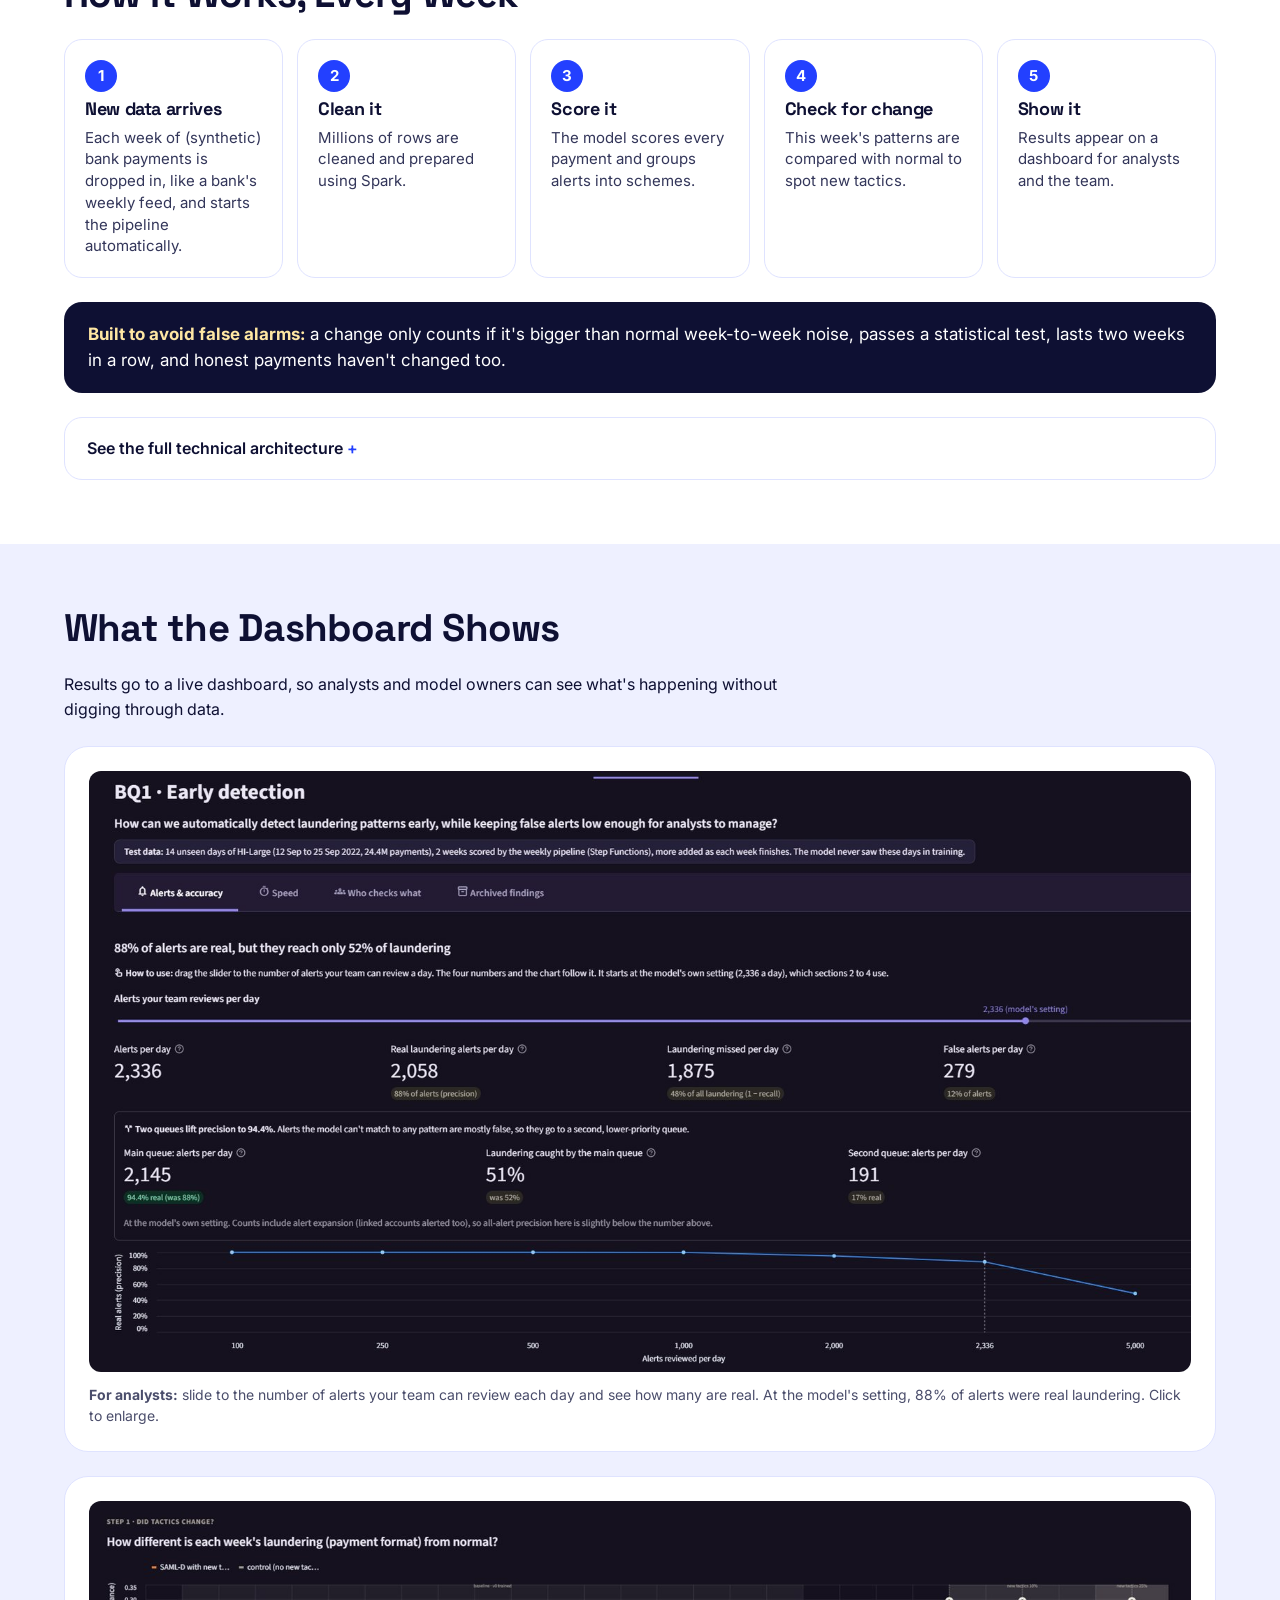
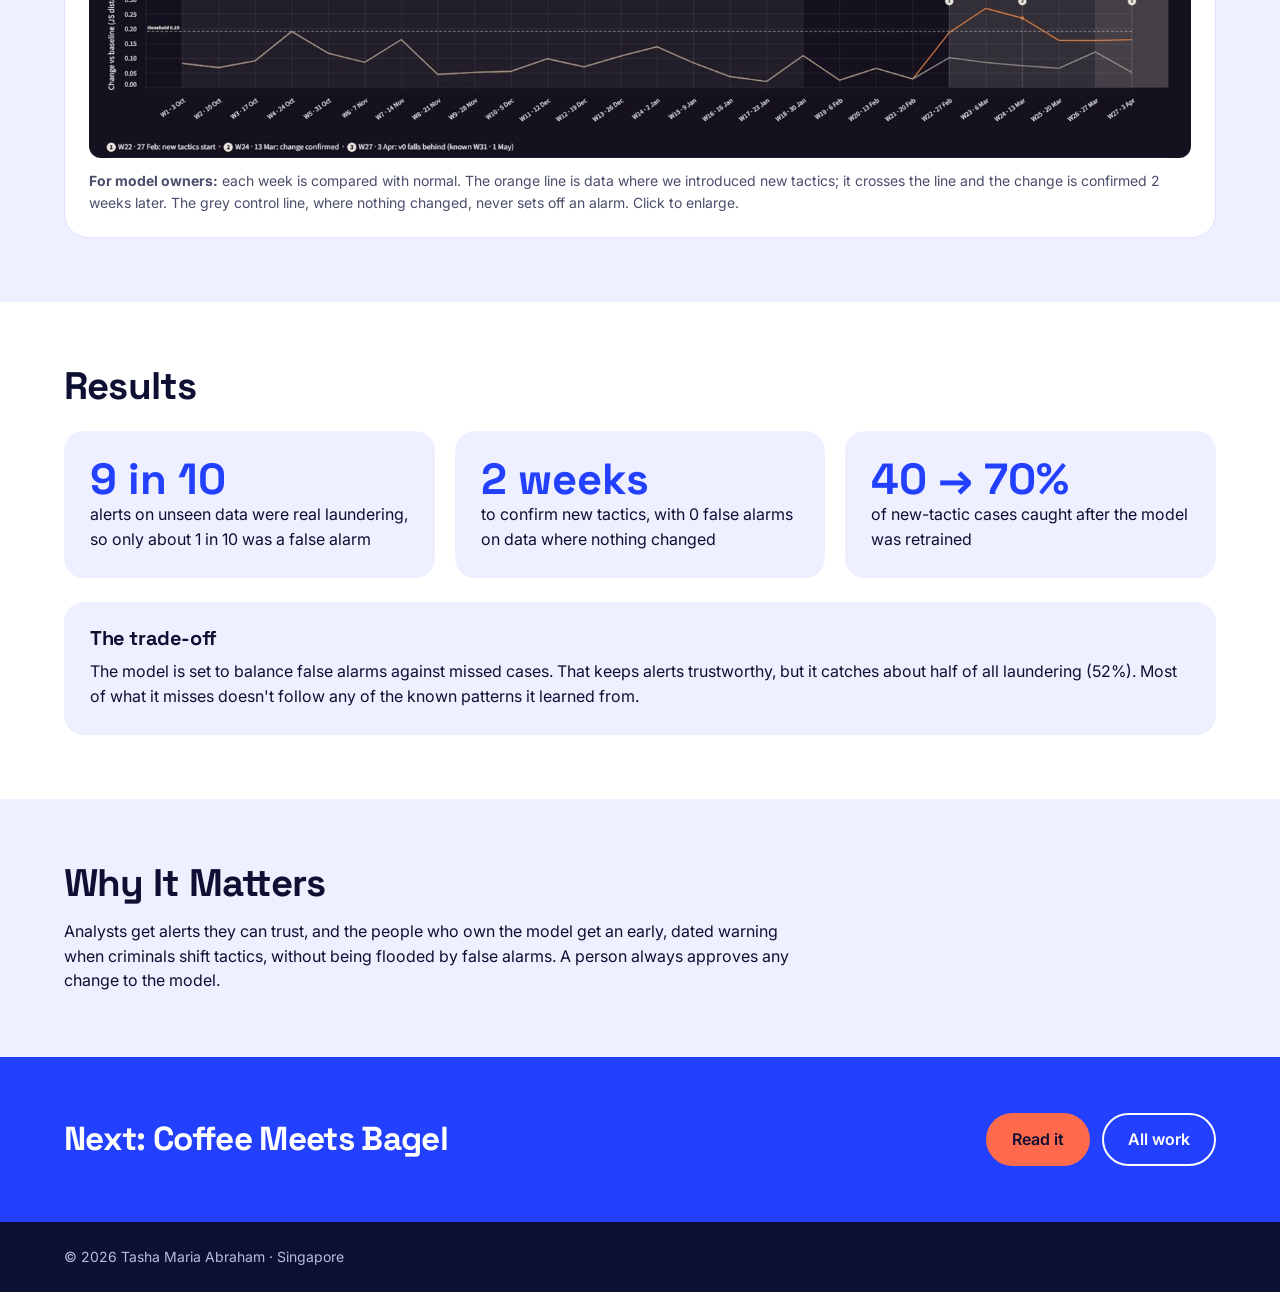
==== commit b12a8a37: "changes made" ====
--- a/aml.html
+++ b/aml.html
@@ -52,7 +52,7 @@
 <h2 class="h2">What We Built</h2>
 <div class="grid2">
 <div class="tile" style="background:#fff;padding:28px"><p class="small" style="font-weight:600;color:var(--blue)">Part 1</p><h3 style="font-size:24px">Catch it</h3><p>A machine learning model (LightGBM) scores every payment. Alerts are then linked together and given a suggested scheme label (still experimental), like money moving in a loop or many accounts paying into one, so analysts see the bigger picture.</p></div>
-<div class="tile" style="background:#fff;padding:28px"><p class="small" style="font-weight:600;color:#b8331a">Part 2</p><h3 style="font-size:24px">Notice when it changes</h3><p>Every week, the system compares the latest patterns with what's normal. If a real shift lasts two weeks, it emails the team, estimates when the change began, and asks a person to approve retraining the model.</p><p class="small muted">To test this, we gradually switched on four new laundering tactics partway through a synthetic dataset, and kept a copy where nothing changed to check for false alarms.</p></div>
+<div class="tile" style="background:#fff;padding:28px"><p class="small" style="font-weight:600;color:#b8331a">Part 2</p><h3 style="font-size:24px">Notice when it changes</h3><p>Every week, the system checks two things. Have laundering tactics shifted from normal, and if so, since when? And has detection dropped two weeks in a row? If detection drops, it emails the team and asks a person to approve retraining the model.</p><p class="small muted">To test this, we gradually switched on four new laundering tactics partway through a synthetic dataset, and kept a copy where nothing changed to check for false alarms.</p></div>
 </div>
 </div>
 </section>
@@ -71,8 +71,8 @@
 <details class="tech">
 <summary>See the full technical architecture</summary>
 <div class="inner">
-<a href="assets/aml-architecture.jpg"><img src="assets/aml-architecture.jpg" alt="AWS architecture: S3, EventBridge, Step Functions, EMR Serverless, Glue Data Catalog, Athena and Streamlit on EC2, with CloudWatch, AWS Budgets and Terraform" width="1600" height="801"></a>
-<p class="small muted">S3, EventBridge, Step Functions, EMR Serverless, Glue and Athena, set up with Terraform, with a Streamlit dashboard on EC2. Click to enlarge.</p>
+<a href="assets/aml-architecture.svg"><img src="assets/aml-architecture.svg" alt="AWS architecture in three lanes: each week a file lands in S3, EventBridge starts Prepare and Score on EMR Serverless, and results reach a Streamlit dashboard through Athena; a weekly check emails the team if detection drops and a person approves retraining; training runs once by hand with a quality gate" width="1700" height="920"></a>
+<p class="small muted">Yellow starts things, green is processing (Spark jobs on EMR Serverless, run by Step Functions), blue is storage in S3, and red is people, alerts and the dashboard. Click to enlarge.</p>
 </div>
 </details>
 </div>
